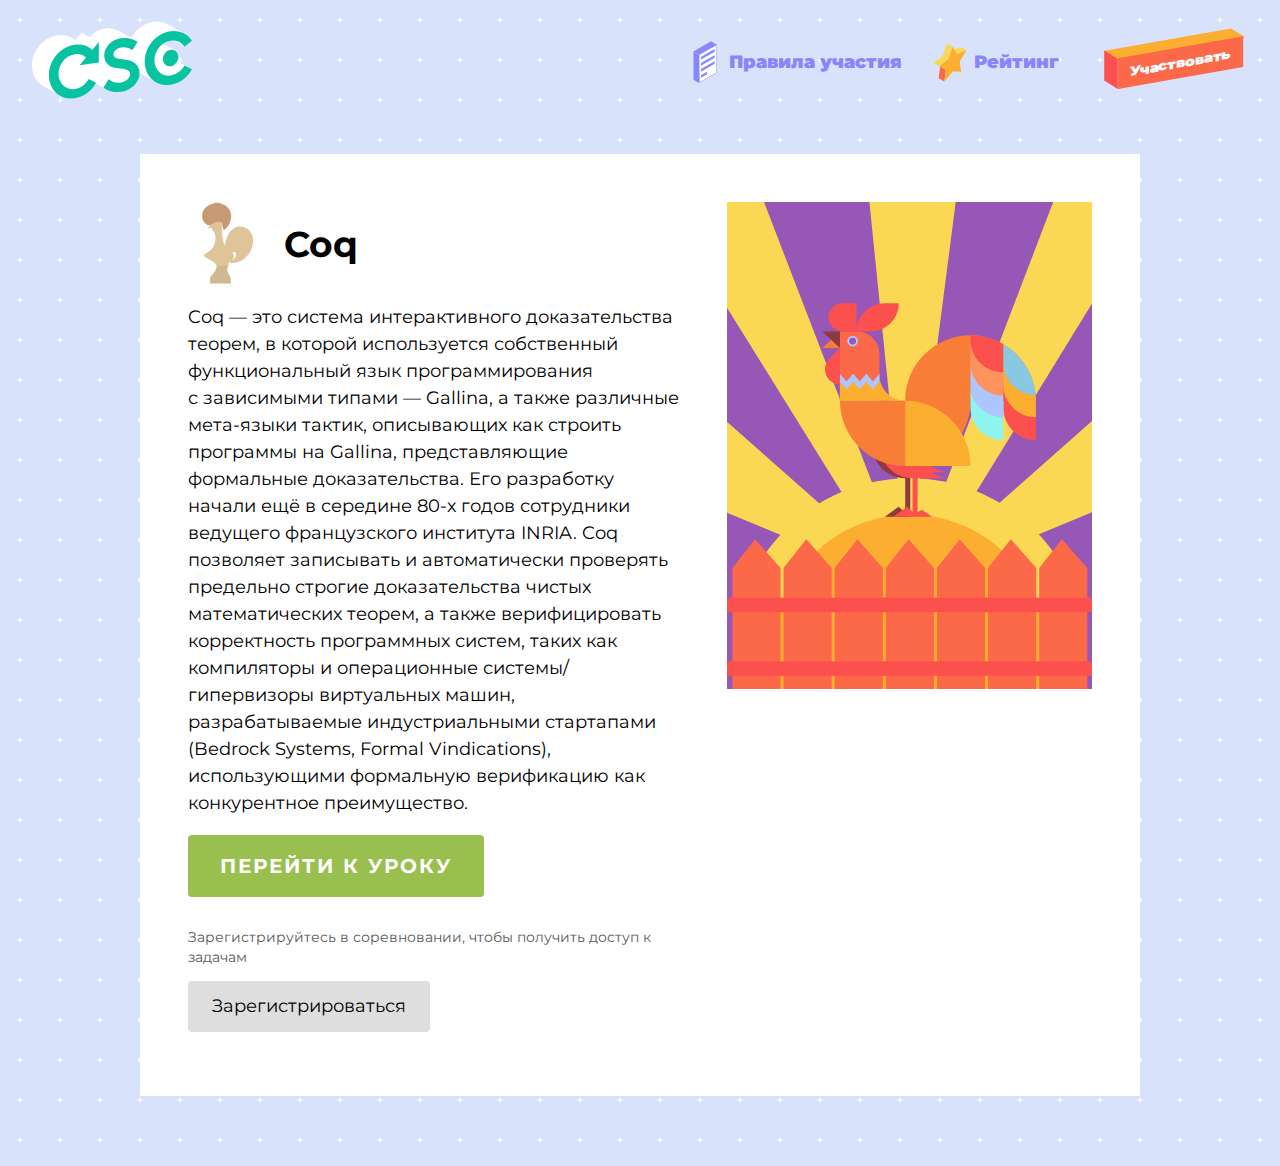
==== coq.html @ 712ce4f1 "updt" ====
<!DOCTYPE html>
<html lang="en">
<head>
  <meta charset="utf-8">
  <title>Новогоднее соревнование в CS центре</title>
  <meta name="viewport" content="width=device-width, initial-scale=1">
  <link rel="shortcut icon" href="img/favicon.ico"/>
  <link rel="preconnect" href="https://fonts.googleapis.com">
  <link rel="preconnect" href="https://fonts.gstatic.com" crossorigin>
  <link href="https://fonts.googleapis.com/css2?family=Montserrat:ital,wght@0,400;0,900;1,400&display=swap"
        rel="stylesheet">
  <link rel="stylesheet" href="css/style.css">
  <meta property="og:image" content="https://advent.compscicenter.ru/img/meta.jpg">
  <!-- Yandex.Metrika counter -->
  <script type="text/javascript">
    (function (m, e, t, r, i, k, a) {
      m[i] = m[i] || function () {
        (m[i].a = m[i].a || []).push(arguments)
      };
      m[i].l = 1 * new Date();
      k = e.createElement(t), a = e.getElementsByTagName(t)[0], k.async = 1, k.src = r, a.parentNode.insertBefore(k, a)
    })
    (window, document, "script", "https://mc.yandex.ru/metrika/tag.js", "ym");

    ym(86596316, "init", {
      clickmap: true,
      trackLinks: true,
      accurateTrackBounce: true
    });
  </script>
  <noscript>
    <div><img src="https://mc.yandex.ru/watch/86596316" style="position:absolute; left:-9999px;" alt=""/></div>
  </noscript>
  <!-- /Yandex.Metrika counter -->
</head>
<body>
<header class="header header--inner">
  <a href="/" class="header__logo">
    <img class="logo-csc" src="img/logo-csc.svg" width="160" height="80" alt="">
  </a>
  <div class="header__menu">
    <a class="header__link" href="/" style="margin-left: 0; margin-right: auto"><img class="arrow-left"
                                                                                     src="img/arrow-left.svg" width="48"
                                                                                     height="48" alt=""></a>
    <a class="header__link" href="/rules.html"><img src="img/rules.svg" width="48" height="48" alt="">Правила
      участия</a>
    <a class="header__link" href="/top.html"><img src="img/star.svg" width="48" height="48" alt="">Рейтинг</a>
    <div id="btnModal" class="btn-start">
      <span class="side-top"></span>
      <span class="side-left"></span>
      <span class="side-right">Участвовать</span>
    </div>
  </div>
</header>
<div class="container language">
  <div class="language__text">
    <div class="logo-wrapper">
      <img class="language__logo" src="img/logos/coq-logo.png" alt="Coq logo">
      <h1>Coq</h1>
    </div>
    <p>
      Coq&nbsp;&mdash; это система интерактивного доказательства теорем, в&nbsp;которой используется собственный
      функциональный язык программирования с&nbsp;зависимыми типами&nbsp;&mdash; Gallina, а&nbsp;также различные
      мета-языки тактик, описывающих как строить программы на&nbsp;Gallina, представляющие формальные доказательства.
      Его разработку начали ещё в&nbsp;середине 80-х годов сотрудники ведущего французского института INRIA. Coq
      позволяет записывать и&nbsp;автоматически проверять предельно строгие доказательства чистых математических теорем,
      а&nbsp;также верифицировать корректность программных систем, таких как компиляторы и&nbsp;операционные
      системы/гипервизоры виртуальных машин, разрабатываемые индустриальными стартапами (Bedrock Systems, Formal
      Vindications), использующими формальную верификацию как конкурентное преимущество.
    </p>
    <div class="btn-group">
      <a class="button btn--primary btn--big" href="https://stepik.org/lesson/620178/step/1?unit=615698" target="_blank"
         rel="nofollow">Перейти к уроку</a>
      <p class="text-hint">Зарегистрируйтесь в соревновании, чтобы получить доступ к задачам</p>
      <a id="registration" class="button btn--secondary btn-small">Зарегистрироваться</a>
    </div>
  </div>
  <div class="language__img">
    <img src="img/coq.svg" alt="Coq">
  </div>
</div>

<div id="regModal" class="modal">
  <div class="modal-content">
    <div class="modal-header">
      <span class="close"><img src="img/cross.svg" width="32" height="32" alt=""></span>
      <h2>Регистрация в соревновании</h2>
    </div>
    <div class="modal-body">
      <script src="https://yastatic.net/s3/frontend/forms/_/embed.js"></script>
      <iframe src="https://forms.yandex.ru/cloud/617c0c46f8447da18091c9d4/?iframe=1" frameborder="0"
              name="ya-form-617c0c46f8447da18091c9d4" width="100%"></iframe>

    </div>
  </div>
</div>
<script>
  let modal = document.getElementById("regModal");
  let btn = document.getElementById("registration");
  let btnHeader = document.getElementById("btnModal");
  let span = document.getElementsByClassName("close")[0];

  btn.onclick = function () {
    modal.style.display = "block";
    btn.classList.add('stopped');
  }

  btnHeader.onclick = function () {
    modal.style.display = "block";
  }

  span.onclick = function () {
    modal.style.display = "none";
  }

  window.onclick = function (event) {
    if (event.target == modal) {
      modal.style.display = "none";
    }
  }
</script>
</body>
</html>
---- css/style.css ----
.steps-wrapper{display:-webkit-box;display:-ms-flexbox;display:flex;-ms-flex-wrap:wrap;flex-wrap:wrap;-webkit-box-pack:center;-ms-flex-pack:center;justify-content:center;-webkit-box-align:end;-ms-flex-align:end;align-items:flex-end;max-width:1500px;margin:0 auto}.steps-wrapper .step{cursor:pointer;padding:20px;-webkit-box-sizing:border-box;box-sizing:border-box}@media (min-width:1200px){.steps-wrapper .step{width:25%}.steps-wrapper .step:nth-child(2n){position:relative;top:160px}}@media (min-width:800px) and (max-width:1200px){.steps-wrapper .step{width:33%}.steps-wrapper .step:nth-child(3n-1){position:relative;top:120px}}@media (max-width:800px){.steps-wrapper .step{width:50%;margin-bottom:50px}}@media (max-width:600px){.steps-wrapper .step{width:70%;margin-bottom:30px}}.steps-wrapper .step.disabled{-webkit-filter:grayscale(100%);filter:grayscale(100%);cursor:default}.steps-wrapper .step .svg-wrapper{padding-bottom:110%;position:relative;overflow:visible;-webkit-transition:-webkit-transform .2s cubic-bezier(.16,1,.3,1);transition:-webkit-transform .2s cubic-bezier(.16,1,.3,1);transition:transform .2s cubic-bezier(.16,1,.3,1);transition:transform .2s cubic-bezier(.16,1,.3,1),-webkit-transform .2s cubic-bezier(.16,1,.3,1)}.steps-wrapper .step .svg-wrapper svg{position:absolute;right:0;bottom:0;left:0}.steps-wrapper .step:hover .svg-wrapper{-webkit-transform:translateY(-15px);transform:translateY(-15px)}.container{max-width:1000px;margin:50px auto;text-align:left;background-color:#fff;padding:48px;line-height:1.4}@media (max-width:600px){.container{padding:24px 16px}}.container.language{display:-webkit-box;display:-ms-flexbox;display:flex;-webkit-box-orient:horizontal;-webkit-box-direction:normal;-ms-flex-direction:row;flex-direction:row;-ms-flex-wrap:nowrap;flex-wrap:nowrap}@media (max-width:1000px){.container.language{-webkit-box-orient:vertical;-webkit-box-direction:normal;-ms-flex-direction:column;flex-direction:column;-webkit-box-align:center;-ms-flex-align:center;align-items:center}}.container.language .logo-wrapper{display:-webkit-box;display:-ms-flexbox;display:flex;-webkit-box-orient:horizontal;-webkit-box-direction:normal;-ms-flex-direction:row;flex-direction:row;-webkit-box-align:center;-ms-flex-align:center;align-items:center}.container.language .logo-wrapper h1{margin:0}.container.language .language__img{width:70%}@media (max-width:1000px){.container.language .language__img{width:100%;max-width:500px;-webkit-box-ordinal-group:2;-ms-flex-order:1;order:1;margin-bottom:40px}}.container.language .language__img img{width:100%}.container.language .language__logo{width:80px;height:100%;margin-right:16px}.container.language .language__text{width:100%;text-align:left;padding-right:40px;line-height:1.5;font-size:18px}@media (max-width:1000px){.container.language .language__text{-webkit-box-ordinal-group:3;-ms-flex-order:2;order:2;padding-right:0}}.title{color:#06c39f;font-size:60px;margin-top:40px;margin-bottom:10px;text-transform:uppercase}@media (max-width:600px){.title{font-size:32px}}.subtitle{max-width:600px;margin:0 auto;margin-bottom:80px;font-size:15px;line-height:1.5;opacity:.7}h1{font-size:2em}@media (max-width:800px){h1{font-size:1.5em}}h2{font-size:1.75em}@media (max-width:800px){h2{font-size:1.25em}}p{font-size:1em}@media (max-width:800px){p{font-size:.875em}}.text-hint{font-size:.75em;color:#5a5a5a}.header{display:-webkit-box;display:-ms-flexbox;display:flex;-webkit-box-pack:justify;-ms-flex-pack:justify;justify-content:space-between;-webkit-box-align:center;-ms-flex-align:center;align-items:center;margin-bottom:20px;-ms-flex-wrap:wrap;flex-wrap:wrap}.header .header__menu{display:-webkit-box;display:-ms-flexbox;display:flex;-ms-flex-wrap:wrap;flex-wrap:wrap;-webkit-box-align:center;-ms-flex-align:center;align-items:center;margin-left:auto}@media (max-width:600px){.header.header--inner .header__menu{width:100%}}.header.header--inner .arrow-left{display:none}@media (max-width:600px){.header.header--inner .arrow-left{display:block}}@media (max-width:600px){.header.header--inner .header__logo{-webkit-box-ordinal-group:unset;-ms-flex-order:unset;order:unset;display:none}}@media (max-width:600px){.header.header--inner .logo-csc{display:none}}.header .header__logo{margin-right:auto}@media (max-width:1000px){.header .header__logo{width:120px}}@media (max-width:600px){.header .header__logo{width:100%;-webkit-box-ordinal-group:2;-ms-flex-order:1;order:1;margin-top:80px}}.header .header__link{display:-webkit-box;display:-ms-flexbox;display:flex;-webkit-box-align:center;-ms-flex-align:center;align-items:center;font-size:18px;font-weight:900;text-decoration:none;color:#8886fc;margin-left:24px}.header .header__link:hover{color:#5e5ccf}@media (max-width:800px){.header .header__link{font-size:0;margin-left:4px;width:40px;height:40px}}.btn-start{text-decoration:none;font-weight:900;cursor:pointer;margin-left:20px;position:relative;top:-25px}@media (max-width:800px){.btn-start{margin-left:0}}.side-left,.side-right,.side-top{display:inline-block;font-size:15px;-webkit-transition:-webkit-transform .1s linear;transition:-webkit-transform .1s linear;transition:transform .1s linear;transition:transform .1s linear,-webkit-transform .1s linear;-webkit-transform-origin:left top;transform-origin:left top}.side-right{-webkit-transform:rotate(-10deg) skewX(-10deg) scaleY(.864) translate(-3px,43px);transform:rotate(-10deg) skewX(-10deg) scaleY(.864) translate(-3px,43px);color:#fff;background-color:#fc6949;padding:8px 12px}.side-left{background-color:#fb504d;-webkit-transform:rotate(32deg) skewX(32deg) scaleY(1.6) translate(5px,11px);transform:rotate(32deg) skewX(32deg) scaleY(1.6) translate(5px,11px);padding:8px 8px}.side-top{-webkit-transform-origin:center;transform-origin:center;background-color:#fbae2f;-webkit-transform:rotate(80deg) skewY(-49deg) scaleX(.69) scaleY(8.1) translate(35px,-7px);transform:rotate(80deg) skewY(-49deg) scaleX(.69) scaleY(8.1) translate(35px,-7px);padding:8px 8px}.btn-start:hover{-webkit-filter:brightness(1.1);filter:brightness(1.1)}.btn-start:hover .side-right{-webkit-transform:rotate(-10deg) skewX(-10deg) scaleY(.864) translate(-10px,37px);transform:rotate(-10deg) skewX(-10deg) scaleY(.864) translate(-10px,37px)}.btn-start:hover .side-left{-webkit-transform:rotate(32deg) skewX(32deg) scaleY(1.6) scaleX(.5) translate(10px,11px);transform:rotate(32deg) skewX(32deg) scaleY(1.6) scaleX(.5) translate(10px,11px)}.btn-start:hover .side-top{-webkit-transform:rotate(80deg) skewY(-49deg) scaleX(.4) scaleY(8.1) translate(53px,-7px);transform:rotate(80deg) skewY(-49deg) scaleX(.4) scaleY(8.1) translate(53px,-7px)}.button{padding:12px 24px;font-size:1em;font-weight:700;background-color:#ff7a63;color:#fff;outline:0;border:none;border-radius:4px;cursor:pointer;text-align:center;text-decoration:none}.button:hover{-webkit-filter:brightness(1.1);filter:brightness(1.1)}.btn-group .button{margin:0 16px 16px 0;display:inline-block}@media (max-width:600px){.btn-group .button{display:block;width:100%}}.btn--primary{background-color:#99bf4f;color:#fff;text-transform:uppercase}.btn--secondary{background-color:#dedede;font-weight:400;color:#000}.btn--big{font-size:1.125em;letter-spacing:2px;padding:16px 32px}.btn--small{font-size:.825em;padding:8px 16px}.modal{position:fixed;top:0;right:0;bottom:0;left:0;z-index:1060;display:none;width:100vw;height:100vh;overflow-x:hidden;overflow-y:auto;outline:0;background-image:url(/img/pattern.png);background-color:rgba(0,0,0,.7);-webkit-animation-name:shade;animation-name:shade;-webkit-animation-duration:.2s;animation-duration:.2s}.modal-content{background-color:#fff;margin:100px auto;padding:0;max-width:600px;-webkit-animation-name:animatetop;animation-name:animatetop;-webkit-animation-duration:.4s;animation-duration:.4s}@-webkit-keyframes animatetop{from{-webkit-transform:translateY(100px);transform:translateY(100px);opacity:0}to{-webkit-transform:translateY(0);transform:translateY(0);opacity:1}}@keyframes animatetop{from{-webkit-transform:translateY(100px);transform:translateY(100px);opacity:0}to{-webkit-transform:translateY(0);transform:translateY(0);opacity:1}}@-webkit-keyframes shade{from{opacity:0}to{opacity:1}}@keyframes shade{from{opacity:0}to{opacity:1}}.close{position:absolute;top:10px;right:10px;cursor:pointer}.close:focus,.close:hover{opacity:.7}.modal-header{padding:12px;background-color:#fbae2f;color:#fff;margin-bottom:40px;position:relative}.modal-body{padding:2px 16px}.table{width:100%;border-collapse:collapse}.table thead td{font-size:12px;font-weight:700}.table td{font-size:15px;vertical-align:top;padding:8px 8px 8px 0;border-bottom:1px solid #dedede}#start{-webkit-animation-delay:.5s;animation-delay:.5s}#start.stopped,#start:hover{-webkit-animation:none;animation:none}#start #hand{-webkit-transform:translateY(600px) translateX(150px) scale(.3);transform:translateY(600px) translateX(150px) scale(.3);-webkit-transition:-webkit-transform .6s cubic-bezier(.16,1,.3,1);transition:-webkit-transform .6s cubic-bezier(.16,1,.3,1);transition:transform .6s cubic-bezier(.16,1,.3,1);transition:transform .6s cubic-bezier(.16,1,.3,1),-webkit-transform .6s cubic-bezier(.16,1,.3,1);-webkit-transition-delay:.3s;transition-delay:.3s}#start:hover #hand{-webkit-transform:translateY(0) translateX(0) scale(1);transform:translateY(0) translateX(0) scale(1);-webkit-transition-delay:.1s;transition-delay:.1s}#start:hover #btn{-webkit-transform:translateX(15px) translateY(-15px);transform:translateX(15px) translateY(-15px);-webkit-transition:-webkit-transform .6s cubic-bezier(.16,1,.3,1);transition:-webkit-transform .6s cubic-bezier(.16,1,.3,1);transition:transform .6s cubic-bezier(.16,1,.3,1);transition:transform .6s cubic-bezier(.16,1,.3,1),-webkit-transform .6s cubic-bezier(.16,1,.3,1)}#start #flag{-webkit-transform:translateY(280px) translateX(290px) scale(0);transform:translateY(280px) translateX(290px) scale(0);-webkit-transition:all .2s cubic-bezier(.16,1,.3,1);transition:all .2s cubic-bezier(.16,1,.3,1);-webkit-transition-delay:.2s;transition-delay:.2s}#start:hover #flag{-webkit-transform:translateY(0) translateX(0) scale(1);transform:translateY(0) translateX(0) scale(1);-webkit-transition-delay:790ms;transition-delay:790ms}#start:hover #finger{-webkit-animation:hand-anim-finger .4s ease-in-out;animation:hand-anim-finger .4s ease-in-out;-webkit-animation-delay:.7s;animation-delay:.7s;-webkit-animation-iteration-count:1;animation-iteration-count:1;animation-direction:alternate-reverse}@-webkit-keyframes hand-anim-finger{from{-webkit-transform:translateY(0) translateX(0);transform:translateY(0) translateX(0)}to{-webkit-transform:translateY(15px) translateX(-14px);transform:translateY(15px) translateX(-14px)}}@keyframes hand-anim-finger{from{-webkit-transform:translateY(0) translateX(0);transform:translateY(0) translateX(0)}to{-webkit-transform:translateY(15px) translateX(-14px);transform:translateY(15px) translateX(-14px)}}@-webkit-keyframes shake{5%{-webkit-transform:translateX(-1px);transform:translateX(-1px)}10%,40%{-webkit-transform:translateX(2px);transform:translateX(2px)}15%,45%{-webkit-transform:translateX(-2px);transform:translateX(-2px)}20%,30%{-webkit-transform:translateX(4px);transform:translateX(4px)}25%,35%{-webkit-transform:translateX(-4px);transform:translateX(-4px)}50%{-webkit-transform:translateX(0);transform:translateX(0)}}@keyframes shake{5%{-webkit-transform:translateX(-1px);transform:translateX(-1px)}10%,40%{-webkit-transform:translateX(2px);transform:translateX(2px)}15%,45%{-webkit-transform:translateX(-2px);transform:translateX(-2px)}20%,30%{-webkit-transform:translateX(4px);transform:translateX(4px)}25%,35%{-webkit-transform:translateX(-4px);transform:translateX(-4px)}50%{-webkit-transform:translateX(0);transform:translateX(0)}}#perl #disketa{-webkit-transition:-webkit-transform .6s cubic-bezier(.16,1,.3,1);transition:-webkit-transform .6s cubic-bezier(.16,1,.3,1);transition:transform .6s cubic-bezier(.16,1,.3,1);transition:transform .6s cubic-bezier(.16,1,.3,1),-webkit-transform .6s cubic-bezier(.16,1,.3,1);-webkit-transition-delay:.2s;transition-delay:.2s}#perl:hover #disketa{-webkit-transform:translate(50px,-35px);transform:translate(50px,-35px)}#perl #screen__hidder{-webkit-transition:opacity .4s cubic-bezier(.16,1,.3,1);transition:opacity .4s cubic-bezier(.16,1,.3,1);-webkit-transition-delay:.7s;transition-delay:.7s}#perl:hover #screen__hidder{opacity:0}#perl #screen--on{visibility:hidden}#perl:hover #screen--on{visibility:visible}#perl #perl-camel{fill:#fff;visibility:hidden}#perl:hover #perl-camel{visibility:visible;-webkit-transition:fill .9s steps(4);transition:fill .9s steps(4);fill:#f87e37;-webkit-transition-delay:.9s;transition-delay:.9s}#lua #left-side-inner,#lua #lua-left-side,#lua #lua-right-side,#lua #lua-top-side,#lua #right-side-inner,#lua #top-side-inner{-webkit-transition:-webkit-transform .5s cubic-bezier(.16,1,.3,1);transition:-webkit-transform .5s cubic-bezier(.16,1,.3,1);transition:transform .5s cubic-bezier(.16,1,.3,1);transition:transform .5s cubic-bezier(.16,1,.3,1),-webkit-transform .5s cubic-bezier(.16,1,.3,1)}#lua:hover #lua-top-side,#lua:hover #top-side-inner{-webkit-transition:-webkit-transform .5s cubic-bezier(.16,1,.3,1);transition:-webkit-transform .5s cubic-bezier(.16,1,.3,1);transition:transform .5s cubic-bezier(.16,1,.3,1);transition:transform .5s cubic-bezier(.16,1,.3,1),-webkit-transform .5s cubic-bezier(.16,1,.3,1);-webkit-transform:translate(-5px,52px);transform:translate(-5px,52px)}#lua:hover #left-side-inner,#lua:hover #lua-left-side{-webkit-transition:-webkit-transform .5s cubic-bezier(.16,1,.3,1);transition:-webkit-transform .5s cubic-bezier(.16,1,.3,1);transition:transform .5s cubic-bezier(.16,1,.3,1);transition:transform .5s cubic-bezier(.16,1,.3,1),-webkit-transform .5s cubic-bezier(.16,1,.3,1);-webkit-transform:translate(43px,-22px);transform:translate(43px,-22px)}#lua:hover #lua-right-side,#lua:hover #right-side-inner{-webkit-transition:-webkit-transform .5s cubic-bezier(.16,1,.3,1);transition:-webkit-transform .5s cubic-bezier(.16,1,.3,1);transition:transform .5s cubic-bezier(.16,1,.3,1);transition:transform .5s cubic-bezier(.16,1,.3,1),-webkit-transform .5s cubic-bezier(.16,1,.3,1);-webkit-transform:translate(-48px,-20px);transform:translate(-48px,-20px)}#ocaml:hover #fire-1,#ocaml:hover #fire-2,#ocaml:hover #fire-3{-webkit-animation:ocaml-fire .7s ease-in-out infinite alternate;animation:ocaml-fire .7s ease-in-out infinite alternate}#ocaml:hover #pyramide{-webkit-animation:ocaml-pyramide 2s ease-in-out infinite alternate;animation:ocaml-pyramide 2s ease-in-out infinite alternate}#ocaml:hover #shadow{-webkit-transform-origin:250px 500px;transform-origin:250px 500px;-webkit-animation:ocaml-shadow 2s ease-in-out infinite alternate;animation:ocaml-shadow 2s ease-in-out infinite alternate}@-webkit-keyframes ocaml-fire{from{-webkit-transform:translateY(0);transform:translateY(0)}to{-webkit-transform:translateY(-1px);transform:translateY(-1px);-webkit-filter:drop-shadow(0 -8px 0 rgba(255, 170, 0, .95)) drop-shadow(0 -6px 0 rgba(255, 0, 81, .95));filter:drop-shadow(0 -8px 0 rgba(255, 170, 0, .95)) drop-shadow(0 -6px 0 rgba(255, 0, 81, .95))}}@keyframes ocaml-fire{from{-webkit-transform:translateY(0);transform:translateY(0)}to{-webkit-transform:translateY(-1px);transform:translateY(-1px);-webkit-filter:drop-shadow(0 -8px 0 rgba(255, 170, 0, .95)) drop-shadow(0 -6px 0 rgba(255, 0, 81, .95));filter:drop-shadow(0 -8px 0 rgba(255, 170, 0, .95)) drop-shadow(0 -6px 0 rgba(255, 0, 81, .95))}}@-webkit-keyframes ocaml-pyramide{from{-webkit-transform:translateY(0);transform:translateY(0)}to{-webkit-transform:translateY(-30px);transform:translateY(-30px)}}@keyframes ocaml-pyramide{from{-webkit-transform:translateY(0);transform:translateY(0)}to{-webkit-transform:translateY(-30px);transform:translateY(-30px)}}@-webkit-keyframes ocaml-shadow{to{-webkit-transform:scale(.9) translateY(-10px);transform:scale(.9) translateY(-10px);opacity:.3}}@keyframes ocaml-shadow{to{-webkit-transform:scale(.9) translateY(-10px);transform:scale(.9) translateY(-10px);opacity:.3}}#python-piet:hover #yellow-head{-webkit-animation:python-piet-yellow-head 3s ease-in-out alternate infinite;animation:python-piet-yellow-head 3s ease-in-out alternate infinite}#python-piet:hover #blue-head{-webkit-animation:python-piet-blue-head 3s ease-in-out alternate infinite;animation:python-piet-blue-head 3s ease-in-out alternate infinite}#python-piet:hover #yellow-body{-webkit-animation:python-piet-yellow-body 3s ease-in-out alternate infinite;animation:python-piet-yellow-body 3s ease-in-out alternate infinite}#python-piet:hover #blue-body{-webkit-animation:python-piet-blue-body 3s ease-in-out alternate infinite;animation:python-piet-blue-body 3s ease-in-out alternate infinite}#python-piet:hover #colors{-webkit-animation:python-piet-colors 2s steps(4,end) alternate infinite;animation:python-piet-colors 2s steps(4,end) alternate infinite}@-webkit-keyframes python-piet-blue-head{to{-webkit-transform:translateX(30px);transform:translateX(30px)}}@keyframes python-piet-blue-head{to{-webkit-transform:translateX(30px);transform:translateX(30px)}}@-webkit-keyframes python-piet-yellow-body{to{-webkit-transform:translateY(15px);transform:translateY(15px)}}@keyframes python-piet-yellow-body{to{-webkit-transform:translateY(15px);transform:translateY(15px)}}@-webkit-keyframes python-piet-blue-body{to{-webkit-transform:translateX(10px);transform:translateX(10px)}}@keyframes python-piet-blue-body{to{-webkit-transform:translateX(10px);transform:translateX(10px)}}@-webkit-keyframes python-piet-yellow-head{to{-webkit-transform:translateX(-30px);transform:translateX(-30px)}}@keyframes python-piet-yellow-head{to{-webkit-transform:translateX(-30px);transform:translateX(-30px)}}@-webkit-keyframes python-piet-colors{to{-webkit-filter:hue-rotate(360deg);filter:hue-rotate(360deg)}}@keyframes python-piet-colors{to{-webkit-filter:hue-rotate(360deg);filter:hue-rotate(360deg)}}#kotlin #snow{opacity:.95;-webkit-transition:all 1s cubic-bezier(.16,1,.3,1);transition:all 1s cubic-bezier(.16,1,.3,1);-webkit-transition-delay:.5s;transition-delay:.5s;-webkit-transform-origin:260px 255px;transform-origin:260px 255px}#kotlin #ball-shine{-webkit-transition:all 1s cubic-bezier(.16,1,.3,1);transition:all 1s cubic-bezier(.16,1,.3,1);-webkit-transition-delay:.5s;transition-delay:.5s}#kotlin:hover{-webkit-animation:kotlin-shake .7s alternate;animation:kotlin-shake .7s alternate}#kotlin:hover #snow{opacity:.25;-webkit-transform:rotate(15deg);transform:rotate(15deg)}#kotlin:hover #ball-shine{opacity:.2}@-webkit-keyframes kotlin-shake{10%,90%{-webkit-transform:translate3d(-1px,0,0) rotate(-2deg);transform:translate3d(-1px,0,0) rotate(-2deg)}20%,80%{-webkit-transform:translate3d(2px,0,0) rotate(5deg);transform:translate3d(2px,0,0) rotate(5deg)}30%,50%,70%{-webkit-transform:translate3d(-4px,0,0) rotate(-10deg);transform:translate3d(-4px,0,0) rotate(-10deg)}40%,60%{-webkit-transform:translate3d(4px,0,0) rotate(10deg);transform:translate3d(4px,0,0) rotate(10deg)}}@keyframes kotlin-shake{10%,90%{-webkit-transform:translate3d(-1px,0,0) rotate(-2deg);transform:translate3d(-1px,0,0) rotate(-2deg)}20%,80%{-webkit-transform:translate3d(2px,0,0) rotate(5deg);transform:translate3d(2px,0,0) rotate(5deg)}30%,50%,70%{-webkit-transform:translate3d(-4px,0,0) rotate(-10deg);transform:translate3d(-4px,0,0) rotate(-10deg)}40%,60%{-webkit-transform:translate3d(4px,0,0) rotate(10deg);transform:translate3d(4px,0,0) rotate(10deg)}}#vim .vim-side{stroke:#fff;stroke-width:2;stroke-dasharray:200 80;stroke-linecap:round;stroke-linejoin:round;stroke-opacity:0;-webkit-transition:all .5s linear;transition:all .5s linear;stroke-dashoffset:3000}#vim:hover .vim-side{-webkit-animation:vim-dash 10s linear alternate infinite;animation:vim-dash 10s linear alternate infinite;stroke-opacity:1;fill:#5e5ccf;-webkit-transition:all .5s linear;transition:all .5s linear}#vim:hover .vim-shadow{fill:#5e5ccf;-webkit-transition:all .5s linear;transition:all .5s linear}@-webkit-keyframes vim-dash{to{stroke-dashoffset:800}}@keyframes vim-dash{to{stroke-dashoffset:800}}#JS:hover #blick-1,#JS:hover #blick-2,#JS:hover #blick-3{-webkit-animation:js-blick .5s linear alternate infinite;animation:js-blick .5s linear alternate infinite}#JS:hover #blick-1{-webkit-transform-origin:188px 590px;transform-origin:188px 590px;-webkit-animation-delay:.3s;animation-delay:.3s}#JS:hover #blick-2{-webkit-transform-origin:36px 362px;transform-origin:36px 362px;-webkit-animation-delay:.6s;animation-delay:.6s}#JS:hover #blick-3{-webkit-transform-origin:312px 270px;transform-origin:312px 270px;-webkit-animation-delay:.9s;animation-delay:.9s}#JS:hover #message{-webkit-transform-origin:230px 290px;transform-origin:230px 290px;-webkit-animation:js-message 1.2s linear alternate infinite;animation:js-message 1.2s linear alternate infinite}@-webkit-keyframes js-message{20%{-webkit-transform:scale(1.05) translateY(-10px) translateX(-5px);transform:scale(1.05) translateY(-10px) translateX(-5px)}50%{-webkit-transform:scale(1) translateY(0) translateX(0);transform:scale(1) translateY(0) translateX(0)}}@keyframes js-message{20%{-webkit-transform:scale(1.05) translateY(-10px) translateX(-5px);transform:scale(1.05) translateY(-10px) translateX(-5px)}50%{-webkit-transform:scale(1) translateY(0) translateX(0);transform:scale(1) translateY(0) translateX(0)}}@-webkit-keyframes js-blick{0%{opacity:1;-webkit-transform:scale(1);transform:scale(1)}60%{opacity:0;-webkit-transform:scale(.8);transform:scale(.8)}100%{opacity:0;-webkit-transform:scale(.8);transform:scale(.8)}}@keyframes js-blick{0%{opacity:1;-webkit-transform:scale(1);transform:scale(1)}60%{opacity:0;-webkit-transform:scale(.8);transform:scale(.8)}100%{opacity:0;-webkit-transform:scale(.8);transform:scale(.8)}}#julia:hover #peace-1,#julia:hover #peace-2,#julia:hover #peace-3,#julia:hover #peace-4,#julia:hover #peace-5,#julia:hover #peace-6,#julia:hover #peace-7,#julia:hover #peace-8{-webkit-animation:julia-peace 1.4s ease-in-out infinite;animation:julia-peace 1.4s ease-in-out infinite}#julia:hover #peace-1{-webkit-animation-delay:.1s;animation-delay:.1s}#julia:hover #peace-2{-webkit-animation-delay:.2s;animation-delay:.2s}#julia:hover #peace-3{-webkit-animation-delay:.3s;animation-delay:.3s}#julia:hover #peace-4{-webkit-animation-delay:.4s;animation-delay:.4s}#julia:hover #peace-5{-webkit-animation-delay:.5s;animation-delay:.5s}#julia:hover #peace-6{-webkit-animation-delay:.6s;animation-delay:.6s}#julia:hover #peace-7{-webkit-animation-delay:.7s;animation-delay:.7s}#julia:hover #peace-8{-webkit-animation-delay:.8s;animation-delay:.8s}@-webkit-keyframes julia-peace{20%{-webkit-transform:translateY(-30px);transform:translateY(-30px)}40%{-webkit-transform:translateY(10px);transform:translateY(10px)}60%{-webkit-transform:translateY(0);transform:translateY(0)}}@keyframes julia-peace{20%{-webkit-transform:translateY(-30px);transform:translateY(-30px)}40%{-webkit-transform:translateY(10px);transform:translateY(10px)}60%{-webkit-transform:translateY(0);transform:translateY(0)}}#fsharp .svg-wrapper{-webkit-transition-delay:.8s;transition-delay:.8s}#fsharp #labirint{-webkit-transition:all 750ms cubic-bezier(.16,1,.3,1);transition:all 750ms cubic-bezier(.16,1,.3,1)}#fsharp:hover #labirint{-webkit-transform:translateX(-228px) translateY(-18px);transform:translateX(-228px) translateY(-18px);-webkit-transition:all 750ms cubic-bezier(.16,1,.3,1);transition:all 750ms cubic-bezier(.16,1,.3,1)}#fsharp:hover .svg-wrapper{-webkit-transition-delay:.8s;transition-delay:.8s}#coq #coq-crow{-webkit-transform-origin:90px 205px;transform-origin:90px 205px;-webkit-transform:scale(0) translateX(100px) translateY(-120px);transform:scale(0) translateX(100px) translateY(-120px)}#coq #coq-rooster{-webkit-transition:all .5s linear;transition:all .5s linear}#coq #coq-head{-webkit-animation:none;animation:none}#coq:hover #coq-rooster{-webkit-transform:translateY(-70px);transform:translateY(-70px)}#coq:hover #coq-head{-webkit-transform-origin:164px 130px;transform-origin:164px 130px;-webkit-animation:coq-head 1.2s cubic-bezier(.16,1,.3,1) .5s alternate infinite;animation:coq-head 1.2s cubic-bezier(.16,1,.3,1) .5s alternate infinite}#coq:hover #coq-crow{-webkit-animation:coq-crow 2.4s cubic-bezier(.16,1,.3,1) .5s infinite;animation:coq-crow 2.4s cubic-bezier(.16,1,.3,1) .5s infinite}@-webkit-keyframes coq-head{to{-webkit-transform:rotate(10deg) translateX(12px);transform:rotate(10deg) translateX(12px)}}@keyframes coq-head{to{-webkit-transform:rotate(10deg) translateX(12px);transform:rotate(10deg) translateX(12px)}}@-webkit-keyframes coq-crow{0%{-webkit-transform:scale(0) translateX(70px) translateY(-250px);transform:scale(0) translateX(70px) translateY(-250px);opacity:0}40%{-webkit-transform:scale(1) translateX(10px) translateY(-70px);transform:scale(1) translateX(10px) translateY(-70px);opacity:1}70%{-webkit-transform:scale(1) translateX(10px) translateY(-70px);transform:scale(1) translateX(10px) translateY(-70px);opacity:1}100%{-webkit-transform:scale(.5) translateX(10px) translateY(-150px);transform:scale(.5) translateX(10px) translateY(-150px);opacity:0}}@keyframes coq-crow{0%{-webkit-transform:scale(0) translateX(70px) translateY(-250px);transform:scale(0) translateX(70px) translateY(-250px);opacity:0}40%{-webkit-transform:scale(1) translateX(10px) translateY(-70px);transform:scale(1) translateX(10px) translateY(-70px);opacity:1}70%{-webkit-transform:scale(1) translateX(10px) translateY(-70px);transform:scale(1) translateX(10px) translateY(-70px);opacity:1}100%{-webkit-transform:scale(.5) translateX(10px) translateY(-150px);transform:scale(.5) translateX(10px) translateY(-150px);opacity:0}}*,:after,:before{-webkit-box-sizing:border-box;box-sizing:border-box}body{background-color:#d6e2fa;background-image:url(/img/bg.jpg);text-align:center;padding:20px 32px;font-family:Montserrat,sans-serif;margin:0}@media (max-width:600px){body{padding:20px 12px}}img{max-width:100%}
/*# sourceMappingURL=style.css.map */
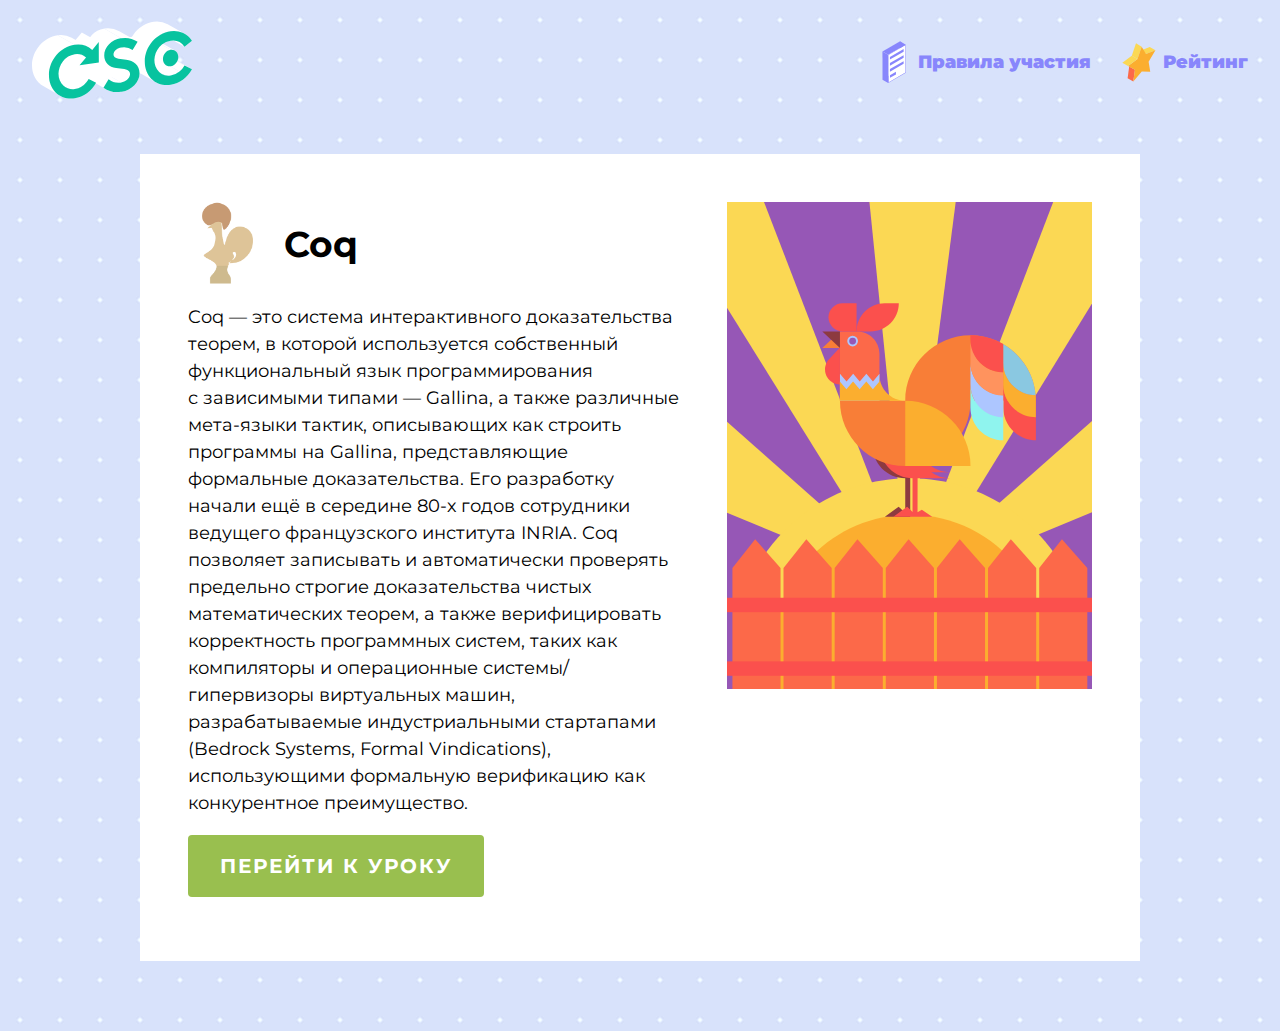
==== commit 0d2967d4: "competition close" ====
--- a/coq.html
+++ b/coq.html
@@ -45,11 +45,7 @@
     <a class="header__link" href="/rules.html"><img src="img/rules.svg" width="48" height="48" alt="">Правила
       участия</a>
     <a class="header__link" href="/top.html"><img src="img/star.svg" width="48" height="48" alt="">Рейтинг</a>
-    <div id="btnModal" class="btn-start">
-      <span class="side-top"></span>
-      <span class="side-left"></span>
-      <span class="side-right">Участвовать</span>
-    </div>
+
   </div>
 </header>
 <div class="container language">
@@ -71,8 +67,7 @@
     <div class="btn-group">
       <a class="button btn--primary btn--big" href="https://stepik.org/lesson/620178/step/1?unit=615698" target="_blank"
          rel="nofollow">Перейти к уроку</a>
-      <p class="text-hint">Зарегистрируйтесь в соревновании, чтобы получить доступ к задачам</p>
-      <a id="registration" class="button btn--secondary btn-small">Зарегистрироваться</a>
+
     </div>
   </div>
   <div class="language__img">
--- a/css/style.css
+++ b/css/style.css
@@ -1,2 +1,2 @@
-.steps-wrapper{display:-webkit-box;display:-ms-flexbox;display:flex;-ms-flex-wrap:wrap;flex-wrap:wrap;-webkit-box-pack:center;-ms-flex-pack:center;justify-content:center;-webkit-box-align:end;-ms-flex-align:end;align-items:flex-end;max-width:1500px;margin:0 auto}.steps-wrapper .step{cursor:pointer;padding:20px;-webkit-box-sizing:border-box;box-sizing:border-box}@media (min-width:1200px){.steps-wrapper .step{width:25%}.steps-wrapper .step:nth-child(2n){position:relative;top:160px}}@media (min-width:800px) and (max-width:1200px){.steps-wrapper .step{width:33%}.steps-wrapper .step:nth-child(3n-1){position:relative;top:120px}}@media (max-width:800px){.steps-wrapper .step{width:50%;margin-bottom:50px}}@media (max-width:600px){.steps-wrapper .step{width:70%;margin-bottom:30px}}.steps-wrapper .step.disabled{-webkit-filter:grayscale(100%);filter:grayscale(100%);cursor:default}.steps-wrapper .step .svg-wrapper{padding-bottom:110%;position:relative;overflow:visible;-webkit-transition:-webkit-transform .2s cubic-bezier(.16,1,.3,1);transition:-webkit-transform .2s cubic-bezier(.16,1,.3,1);transition:transform .2s cubic-bezier(.16,1,.3,1);transition:transform .2s cubic-bezier(.16,1,.3,1),-webkit-transform .2s cubic-bezier(.16,1,.3,1)}.steps-wrapper .step .svg-wrapper svg{position:absolute;right:0;bottom:0;left:0}.steps-wrapper .step:hover .svg-wrapper{-webkit-transform:translateY(-15px);transform:translateY(-15px)}.container{max-width:1000px;margin:50px auto;text-align:left;background-color:#fff;padding:48px;line-height:1.4}@media (max-width:600px){.container{padding:24px 16px}}.container.language{display:-webkit-box;display:-ms-flexbox;display:flex;-webkit-box-orient:horizontal;-webkit-box-direction:normal;-ms-flex-direction:row;flex-direction:row;-ms-flex-wrap:nowrap;flex-wrap:nowrap}@media (max-width:1000px){.container.language{-webkit-box-orient:vertical;-webkit-box-direction:normal;-ms-flex-direction:column;flex-direction:column;-webkit-box-align:center;-ms-flex-align:center;align-items:center}}.container.language .logo-wrapper{display:-webkit-box;display:-ms-flexbox;display:flex;-webkit-box-orient:horizontal;-webkit-box-direction:normal;-ms-flex-direction:row;flex-direction:row;-webkit-box-align:center;-ms-flex-align:center;align-items:center}.container.language .logo-wrapper h1{margin:0}.container.language .language__img{width:70%}@media (max-width:1000px){.container.language .language__img{width:100%;max-width:500px;-webkit-box-ordinal-group:2;-ms-flex-order:1;order:1;margin-bottom:40px}}.container.language .language__img img{width:100%}.container.language .language__logo{width:80px;height:100%;margin-right:16px}.container.language .language__text{width:100%;text-align:left;padding-right:40px;line-height:1.5;font-size:18px}@media (max-width:1000px){.container.language .language__text{-webkit-box-ordinal-group:3;-ms-flex-order:2;order:2;padding-right:0}}.title{color:#06c39f;font-size:60px;margin-top:40px;margin-bottom:10px;text-transform:uppercase}@media (max-width:600px){.title{font-size:32px}}.subtitle{max-width:600px;margin:0 auto;margin-bottom:80px;font-size:15px;line-height:1.5;opacity:.7}h1{font-size:2em}@media (max-width:800px){h1{font-size:1.5em}}h2{font-size:1.75em}@media (max-width:800px){h2{font-size:1.25em}}p{font-size:1em}@media (max-width:800px){p{font-size:.875em}}.text-hint{font-size:.75em;color:#5a5a5a}.header{display:-webkit-box;display:-ms-flexbox;display:flex;-webkit-box-pack:justify;-ms-flex-pack:justify;justify-content:space-between;-webkit-box-align:center;-ms-flex-align:center;align-items:center;margin-bottom:20px;-ms-flex-wrap:wrap;flex-wrap:wrap}.header .header__menu{display:-webkit-box;display:-ms-flexbox;display:flex;-ms-flex-wrap:wrap;flex-wrap:wrap;-webkit-box-align:center;-ms-flex-align:center;align-items:center;margin-left:auto}@media (max-width:600px){.header.header--inner .header__menu{width:100%}}.header.header--inner .arrow-left{display:none}@media (max-width:600px){.header.header--inner .arrow-left{display:block}}@media (max-width:600px){.header.header--inner .header__logo{-webkit-box-ordinal-group:unset;-ms-flex-order:unset;order:unset;display:none}}@media (max-width:600px){.header.header--inner .logo-csc{display:none}}.header .header__logo{margin-right:auto}@media (max-width:1000px){.header .header__logo{width:120px}}@media (max-width:600px){.header .header__logo{width:100%;-webkit-box-ordinal-group:2;-ms-flex-order:1;order:1;margin-top:80px}}.header .header__link{display:-webkit-box;display:-ms-flexbox;display:flex;-webkit-box-align:center;-ms-flex-align:center;align-items:center;font-size:18px;font-weight:900;text-decoration:none;color:#8886fc;margin-left:24px}.header .header__link:hover{color:#5e5ccf}@media (max-width:800px){.header .header__link{font-size:0;margin-left:4px;width:40px;height:40px}}.btn-start{text-decoration:none;font-weight:900;cursor:pointer;margin-left:20px;position:relative;top:-25px}@media (max-width:800px){.btn-start{margin-left:0}}.side-left,.side-right,.side-top{display:inline-block;font-size:15px;-webkit-transition:-webkit-transform .1s linear;transition:-webkit-transform .1s linear;transition:transform .1s linear;transition:transform .1s linear,-webkit-transform .1s linear;-webkit-transform-origin:left top;transform-origin:left top}.side-right{-webkit-transform:rotate(-10deg) skewX(-10deg) scaleY(.864) translate(-3px,43px);transform:rotate(-10deg) skewX(-10deg) scaleY(.864) translate(-3px,43px);color:#fff;background-color:#fc6949;padding:8px 12px}.side-left{background-color:#fb504d;-webkit-transform:rotate(32deg) skewX(32deg) scaleY(1.6) translate(5px,11px);transform:rotate(32deg) skewX(32deg) scaleY(1.6) translate(5px,11px);padding:8px 8px}.side-top{-webkit-transform-origin:center;transform-origin:center;background-color:#fbae2f;-webkit-transform:rotate(80deg) skewY(-49deg) scaleX(.69) scaleY(8.1) translate(35px,-7px);transform:rotate(80deg) skewY(-49deg) scaleX(.69) scaleY(8.1) translate(35px,-7px);padding:8px 8px}.btn-start:hover{-webkit-filter:brightness(1.1);filter:brightness(1.1)}.btn-start:hover .side-right{-webkit-transform:rotate(-10deg) skewX(-10deg) scaleY(.864) translate(-10px,37px);transform:rotate(-10deg) skewX(-10deg) scaleY(.864) translate(-10px,37px)}.btn-start:hover .side-left{-webkit-transform:rotate(32deg) skewX(32deg) scaleY(1.6) scaleX(.5) translate(10px,11px);transform:rotate(32deg) skewX(32deg) scaleY(1.6) scaleX(.5) translate(10px,11px)}.btn-start:hover .side-top{-webkit-transform:rotate(80deg) skewY(-49deg) scaleX(.4) scaleY(8.1) translate(53px,-7px);transform:rotate(80deg) skewY(-49deg) scaleX(.4) scaleY(8.1) translate(53px,-7px)}.button{padding:12px 24px;font-size:1em;font-weight:700;background-color:#ff7a63;color:#fff;outline:0;border:none;border-radius:4px;cursor:pointer;text-align:center;text-decoration:none}.button:hover{-webkit-filter:brightness(1.1);filter:brightness(1.1)}.btn-group .button{margin:0 16px 16px 0;display:inline-block}@media (max-width:600px){.btn-group .button{display:block;width:100%}}.btn--primary{background-color:#99bf4f;color:#fff;text-transform:uppercase}.btn--secondary{background-color:#dedede;font-weight:400;color:#000}.btn--big{font-size:1.125em;letter-spacing:2px;padding:16px 32px}.btn--small{font-size:.825em;padding:8px 16px}.modal{position:fixed;top:0;right:0;bottom:0;left:0;z-index:1060;display:none;width:100vw;height:100vh;overflow-x:hidden;overflow-y:auto;outline:0;background-image:url(/img/pattern.png);background-color:rgba(0,0,0,.7);-webkit-animation-name:shade;animation-name:shade;-webkit-animation-duration:.2s;animation-duration:.2s}.modal-content{background-color:#fff;margin:100px auto;padding:0;max-width:600px;-webkit-animation-name:animatetop;animation-name:animatetop;-webkit-animation-duration:.4s;animation-duration:.4s}@-webkit-keyframes animatetop{from{-webkit-transform:translateY(100px);transform:translateY(100px);opacity:0}to{-webkit-transform:translateY(0);transform:translateY(0);opacity:1}}@keyframes animatetop{from{-webkit-transform:translateY(100px);transform:translateY(100px);opacity:0}to{-webkit-transform:translateY(0);transform:translateY(0);opacity:1}}@-webkit-keyframes shade{from{opacity:0}to{opacity:1}}@keyframes shade{from{opacity:0}to{opacity:1}}.close{position:absolute;top:10px;right:10px;cursor:pointer}.close:focus,.close:hover{opacity:.7}.modal-header{padding:12px;background-color:#fbae2f;color:#fff;margin-bottom:40px;position:relative}.modal-body{padding:2px 16px}.table{width:100%;border-collapse:collapse}.table thead td{font-size:12px;font-weight:700}.table td{font-size:15px;vertical-align:top;padding:8px 8px 8px 0;border-bottom:1px solid #dedede}#start{-webkit-animation-delay:.5s;animation-delay:.5s}#start.stopped,#start:hover{-webkit-animation:none;animation:none}#start #hand{-webkit-transform:translateY(600px) translateX(150px) scale(.3);transform:translateY(600px) translateX(150px) scale(.3);-webkit-transition:-webkit-transform .6s cubic-bezier(.16,1,.3,1);transition:-webkit-transform .6s cubic-bezier(.16,1,.3,1);transition:transform .6s cubic-bezier(.16,1,.3,1);transition:transform .6s cubic-bezier(.16,1,.3,1),-webkit-transform .6s cubic-bezier(.16,1,.3,1);-webkit-transition-delay:.3s;transition-delay:.3s}#start:hover #hand{-webkit-transform:translateY(0) translateX(0) scale(1);transform:translateY(0) translateX(0) scale(1);-webkit-transition-delay:.1s;transition-delay:.1s}#start:hover #btn{-webkit-transform:translateX(15px) translateY(-15px);transform:translateX(15px) translateY(-15px);-webkit-transition:-webkit-transform .6s cubic-bezier(.16,1,.3,1);transition:-webkit-transform .6s cubic-bezier(.16,1,.3,1);transition:transform .6s cubic-bezier(.16,1,.3,1);transition:transform .6s cubic-bezier(.16,1,.3,1),-webkit-transform .6s cubic-bezier(.16,1,.3,1)}#start #flag{-webkit-transform:translateY(280px) translateX(290px) scale(0);transform:translateY(280px) translateX(290px) scale(0);-webkit-transition:all .2s cubic-bezier(.16,1,.3,1);transition:all .2s cubic-bezier(.16,1,.3,1);-webkit-transition-delay:.2s;transition-delay:.2s}#start:hover #flag{-webkit-transform:translateY(0) translateX(0) scale(1);transform:translateY(0) translateX(0) scale(1);-webkit-transition-delay:790ms;transition-delay:790ms}#start:hover #finger{-webkit-animation:hand-anim-finger .4s ease-in-out;animation:hand-anim-finger .4s ease-in-out;-webkit-animation-delay:.7s;animation-delay:.7s;-webkit-animation-iteration-count:1;animation-iteration-count:1;animation-direction:alternate-reverse}@-webkit-keyframes hand-anim-finger{from{-webkit-transform:translateY(0) translateX(0);transform:translateY(0) translateX(0)}to{-webkit-transform:translateY(15px) translateX(-14px);transform:translateY(15px) translateX(-14px)}}@keyframes hand-anim-finger{from{-webkit-transform:translateY(0) translateX(0);transform:translateY(0) translateX(0)}to{-webkit-transform:translateY(15px) translateX(-14px);transform:translateY(15px) translateX(-14px)}}@-webkit-keyframes shake{5%{-webkit-transform:translateX(-1px);transform:translateX(-1px)}10%,40%{-webkit-transform:translateX(2px);transform:translateX(2px)}15%,45%{-webkit-transform:translateX(-2px);transform:translateX(-2px)}20%,30%{-webkit-transform:translateX(4px);transform:translateX(4px)}25%,35%{-webkit-transform:translateX(-4px);transform:translateX(-4px)}50%{-webkit-transform:translateX(0);transform:translateX(0)}}@keyframes shake{5%{-webkit-transform:translateX(-1px);transform:translateX(-1px)}10%,40%{-webkit-transform:translateX(2px);transform:translateX(2px)}15%,45%{-webkit-transform:translateX(-2px);transform:translateX(-2px)}20%,30%{-webkit-transform:translateX(4px);transform:translateX(4px)}25%,35%{-webkit-transform:translateX(-4px);transform:translateX(-4px)}50%{-webkit-transform:translateX(0);transform:translateX(0)}}#perl #disketa{-webkit-transition:-webkit-transform .6s cubic-bezier(.16,1,.3,1);transition:-webkit-transform .6s cubic-bezier(.16,1,.3,1);transition:transform .6s cubic-bezier(.16,1,.3,1);transition:transform .6s cubic-bezier(.16,1,.3,1),-webkit-transform .6s cubic-bezier(.16,1,.3,1);-webkit-transition-delay:.2s;transition-delay:.2s}#perl:hover #disketa{-webkit-transform:translate(50px,-35px);transform:translate(50px,-35px)}#perl #screen__hidder{-webkit-transition:opacity .4s cubic-bezier(.16,1,.3,1);transition:opacity .4s cubic-bezier(.16,1,.3,1);-webkit-transition-delay:.7s;transition-delay:.7s}#perl:hover #screen__hidder{opacity:0}#perl #screen--on{visibility:hidden}#perl:hover #screen--on{visibility:visible}#perl #perl-camel{fill:#fff;visibility:hidden}#perl:hover #perl-camel{visibility:visible;-webkit-transition:fill .9s steps(4);transition:fill .9s steps(4);fill:#f87e37;-webkit-transition-delay:.9s;transition-delay:.9s}#lua #left-side-inner,#lua #lua-left-side,#lua #lua-right-side,#lua #lua-top-side,#lua #right-side-inner,#lua #top-side-inner{-webkit-transition:-webkit-transform .5s cubic-bezier(.16,1,.3,1);transition:-webkit-transform .5s cubic-bezier(.16,1,.3,1);transition:transform .5s cubic-bezier(.16,1,.3,1);transition:transform .5s cubic-bezier(.16,1,.3,1),-webkit-transform .5s cubic-bezier(.16,1,.3,1)}#lua:hover #lua-top-side,#lua:hover #top-side-inner{-webkit-transition:-webkit-transform .5s cubic-bezier(.16,1,.3,1);transition:-webkit-transform .5s cubic-bezier(.16,1,.3,1);transition:transform .5s cubic-bezier(.16,1,.3,1);transition:transform .5s cubic-bezier(.16,1,.3,1),-webkit-transform .5s cubic-bezier(.16,1,.3,1);-webkit-transform:translate(-5px,52px);transform:translate(-5px,52px)}#lua:hover #left-side-inner,#lua:hover #lua-left-side{-webkit-transition:-webkit-transform .5s cubic-bezier(.16,1,.3,1);transition:-webkit-transform .5s cubic-bezier(.16,1,.3,1);transition:transform .5s cubic-bezier(.16,1,.3,1);transition:transform .5s cubic-bezier(.16,1,.3,1),-webkit-transform .5s cubic-bezier(.16,1,.3,1);-webkit-transform:translate(43px,-22px);transform:translate(43px,-22px)}#lua:hover #lua-right-side,#lua:hover #right-side-inner{-webkit-transition:-webkit-transform .5s cubic-bezier(.16,1,.3,1);transition:-webkit-transform .5s cubic-bezier(.16,1,.3,1);transition:transform .5s cubic-bezier(.16,1,.3,1);transition:transform .5s cubic-bezier(.16,1,.3,1),-webkit-transform .5s cubic-bezier(.16,1,.3,1);-webkit-transform:translate(-48px,-20px);transform:translate(-48px,-20px)}#ocaml:hover #fire-1,#ocaml:hover #fire-2,#ocaml:hover #fire-3{-webkit-animation:ocaml-fire .7s ease-in-out infinite alternate;animation:ocaml-fire .7s ease-in-out infinite alternate}#ocaml:hover #pyramide{-webkit-animation:ocaml-pyramide 2s ease-in-out infinite alternate;animation:ocaml-pyramide 2s ease-in-out infinite alternate}#ocaml:hover #shadow{-webkit-transform-origin:250px 500px;transform-origin:250px 500px;-webkit-animation:ocaml-shadow 2s ease-in-out infinite alternate;animation:ocaml-shadow 2s ease-in-out infinite alternate}@-webkit-keyframes ocaml-fire{from{-webkit-transform:translateY(0);transform:translateY(0)}to{-webkit-transform:translateY(-1px);transform:translateY(-1px);-webkit-filter:drop-shadow(0 -8px 0 rgba(255, 170, 0, .95)) drop-shadow(0 -6px 0 rgba(255, 0, 81, .95));filter:drop-shadow(0 -8px 0 rgba(255, 170, 0, .95)) drop-shadow(0 -6px 0 rgba(255, 0, 81, .95))}}@keyframes ocaml-fire{from{-webkit-transform:translateY(0);transform:translateY(0)}to{-webkit-transform:translateY(-1px);transform:translateY(-1px);-webkit-filter:drop-shadow(0 -8px 0 rgba(255, 170, 0, .95)) drop-shadow(0 -6px 0 rgba(255, 0, 81, .95));filter:drop-shadow(0 -8px 0 rgba(255, 170, 0, .95)) drop-shadow(0 -6px 0 rgba(255, 0, 81, .95))}}@-webkit-keyframes ocaml-pyramide{from{-webkit-transform:translateY(0);transform:translateY(0)}to{-webkit-transform:translateY(-30px);transform:translateY(-30px)}}@keyframes ocaml-pyramide{from{-webkit-transform:translateY(0);transform:translateY(0)}to{-webkit-transform:translateY(-30px);transform:translateY(-30px)}}@-webkit-keyframes ocaml-shadow{to{-webkit-transform:scale(.9) translateY(-10px);transform:scale(.9) translateY(-10px);opacity:.3}}@keyframes ocaml-shadow{to{-webkit-transform:scale(.9) translateY(-10px);transform:scale(.9) translateY(-10px);opacity:.3}}#python-piet:hover #yellow-head{-webkit-animation:python-piet-yellow-head 3s ease-in-out alternate infinite;animation:python-piet-yellow-head 3s ease-in-out alternate infinite}#python-piet:hover #blue-head{-webkit-animation:python-piet-blue-head 3s ease-in-out alternate infinite;animation:python-piet-blue-head 3s ease-in-out alternate infinite}#python-piet:hover #yellow-body{-webkit-animation:python-piet-yellow-body 3s ease-in-out alternate infinite;animation:python-piet-yellow-body 3s ease-in-out alternate infinite}#python-piet:hover #blue-body{-webkit-animation:python-piet-blue-body 3s ease-in-out alternate infinite;animation:python-piet-blue-body 3s ease-in-out alternate infinite}#python-piet:hover #colors{-webkit-animation:python-piet-colors 2s steps(4,end) alternate infinite;animation:python-piet-colors 2s steps(4,end) alternate infinite}@-webkit-keyframes python-piet-blue-head{to{-webkit-transform:translateX(30px);transform:translateX(30px)}}@keyframes python-piet-blue-head{to{-webkit-transform:translateX(30px);transform:translateX(30px)}}@-webkit-keyframes python-piet-yellow-body{to{-webkit-transform:translateY(15px);transform:translateY(15px)}}@keyframes python-piet-yellow-body{to{-webkit-transform:translateY(15px);transform:translateY(15px)}}@-webkit-keyframes python-piet-blue-body{to{-webkit-transform:translateX(10px);transform:translateX(10px)}}@keyframes python-piet-blue-body{to{-webkit-transform:translateX(10px);transform:translateX(10px)}}@-webkit-keyframes python-piet-yellow-head{to{-webkit-transform:translateX(-30px);transform:translateX(-30px)}}@keyframes python-piet-yellow-head{to{-webkit-transform:translateX(-30px);transform:translateX(-30px)}}@-webkit-keyframes python-piet-colors{to{-webkit-filter:hue-rotate(360deg);filter:hue-rotate(360deg)}}@keyframes python-piet-colors{to{-webkit-filter:hue-rotate(360deg);filter:hue-rotate(360deg)}}#kotlin #snow{opacity:.95;-webkit-transition:all 1s cubic-bezier(.16,1,.3,1);transition:all 1s cubic-bezier(.16,1,.3,1);-webkit-transition-delay:.5s;transition-delay:.5s;-webkit-transform-origin:260px 255px;transform-origin:260px 255px}#kotlin #ball-shine{-webkit-transition:all 1s cubic-bezier(.16,1,.3,1);transition:all 1s cubic-bezier(.16,1,.3,1);-webkit-transition-delay:.5s;transition-delay:.5s}#kotlin:hover{-webkit-animation:kotlin-shake .7s alternate;animation:kotlin-shake .7s alternate}#kotlin:hover #snow{opacity:.25;-webkit-transform:rotate(15deg);transform:rotate(15deg)}#kotlin:hover #ball-shine{opacity:.2}@-webkit-keyframes kotlin-shake{10%,90%{-webkit-transform:translate3d(-1px,0,0) rotate(-2deg);transform:translate3d(-1px,0,0) rotate(-2deg)}20%,80%{-webkit-transform:translate3d(2px,0,0) rotate(5deg);transform:translate3d(2px,0,0) rotate(5deg)}30%,50%,70%{-webkit-transform:translate3d(-4px,0,0) rotate(-10deg);transform:translate3d(-4px,0,0) rotate(-10deg)}40%,60%{-webkit-transform:translate3d(4px,0,0) rotate(10deg);transform:translate3d(4px,0,0) rotate(10deg)}}@keyframes kotlin-shake{10%,90%{-webkit-transform:translate3d(-1px,0,0) rotate(-2deg);transform:translate3d(-1px,0,0) rotate(-2deg)}20%,80%{-webkit-transform:translate3d(2px,0,0) rotate(5deg);transform:translate3d(2px,0,0) rotate(5deg)}30%,50%,70%{-webkit-transform:translate3d(-4px,0,0) rotate(-10deg);transform:translate3d(-4px,0,0) rotate(-10deg)}40%,60%{-webkit-transform:translate3d(4px,0,0) rotate(10deg);transform:translate3d(4px,0,0) rotate(10deg)}}#vim .vim-side{stroke:#fff;stroke-width:2;stroke-dasharray:200 80;stroke-linecap:round;stroke-linejoin:round;stroke-opacity:0;-webkit-transition:all .5s linear;transition:all .5s linear;stroke-dashoffset:3000}#vim:hover .vim-side{-webkit-animation:vim-dash 10s linear alternate infinite;animation:vim-dash 10s linear alternate infinite;stroke-opacity:1;fill:#5e5ccf;-webkit-transition:all .5s linear;transition:all .5s linear}#vim:hover .vim-shadow{fill:#5e5ccf;-webkit-transition:all .5s linear;transition:all .5s linear}@-webkit-keyframes vim-dash{to{stroke-dashoffset:800}}@keyframes vim-dash{to{stroke-dashoffset:800}}#JS:hover #blick-1,#JS:hover #blick-2,#JS:hover #blick-3{-webkit-animation:js-blick .5s linear alternate infinite;animation:js-blick .5s linear alternate infinite}#JS:hover #blick-1{-webkit-transform-origin:188px 590px;transform-origin:188px 590px;-webkit-animation-delay:.3s;animation-delay:.3s}#JS:hover #blick-2{-webkit-transform-origin:36px 362px;transform-origin:36px 362px;-webkit-animation-delay:.6s;animation-delay:.6s}#JS:hover #blick-3{-webkit-transform-origin:312px 270px;transform-origin:312px 270px;-webkit-animation-delay:.9s;animation-delay:.9s}#JS:hover #message{-webkit-transform-origin:230px 290px;transform-origin:230px 290px;-webkit-animation:js-message 1.2s linear alternate infinite;animation:js-message 1.2s linear alternate infinite}@-webkit-keyframes js-message{20%{-webkit-transform:scale(1.05) translateY(-10px) translateX(-5px);transform:scale(1.05) translateY(-10px) translateX(-5px)}50%{-webkit-transform:scale(1) translateY(0) translateX(0);transform:scale(1) translateY(0) translateX(0)}}@keyframes js-message{20%{-webkit-transform:scale(1.05) translateY(-10px) translateX(-5px);transform:scale(1.05) translateY(-10px) translateX(-5px)}50%{-webkit-transform:scale(1) translateY(0) translateX(0);transform:scale(1) translateY(0) translateX(0)}}@-webkit-keyframes js-blick{0%{opacity:1;-webkit-transform:scale(1);transform:scale(1)}60%{opacity:0;-webkit-transform:scale(.8);transform:scale(.8)}100%{opacity:0;-webkit-transform:scale(.8);transform:scale(.8)}}@keyframes js-blick{0%{opacity:1;-webkit-transform:scale(1);transform:scale(1)}60%{opacity:0;-webkit-transform:scale(.8);transform:scale(.8)}100%{opacity:0;-webkit-transform:scale(.8);transform:scale(.8)}}#julia:hover #peace-1,#julia:hover #peace-2,#julia:hover #peace-3,#julia:hover #peace-4,#julia:hover #peace-5,#julia:hover #peace-6,#julia:hover #peace-7,#julia:hover #peace-8{-webkit-animation:julia-peace 1.4s ease-in-out infinite;animation:julia-peace 1.4s ease-in-out infinite}#julia:hover #peace-1{-webkit-animation-delay:.1s;animation-delay:.1s}#julia:hover #peace-2{-webkit-animation-delay:.2s;animation-delay:.2s}#julia:hover #peace-3{-webkit-animation-delay:.3s;animation-delay:.3s}#julia:hover #peace-4{-webkit-animation-delay:.4s;animation-delay:.4s}#julia:hover #peace-5{-webkit-animation-delay:.5s;animation-delay:.5s}#julia:hover #peace-6{-webkit-animation-delay:.6s;animation-delay:.6s}#julia:hover #peace-7{-webkit-animation-delay:.7s;animation-delay:.7s}#julia:hover #peace-8{-webkit-animation-delay:.8s;animation-delay:.8s}@-webkit-keyframes julia-peace{20%{-webkit-transform:translateY(-30px);transform:translateY(-30px)}40%{-webkit-transform:translateY(10px);transform:translateY(10px)}60%{-webkit-transform:translateY(0);transform:translateY(0)}}@keyframes julia-peace{20%{-webkit-transform:translateY(-30px);transform:translateY(-30px)}40%{-webkit-transform:translateY(10px);transform:translateY(10px)}60%{-webkit-transform:translateY(0);transform:translateY(0)}}#fsharp .svg-wrapper{-webkit-transition-delay:.8s;transition-delay:.8s}#fsharp #labirint{-webkit-transition:all 750ms cubic-bezier(.16,1,.3,1);transition:all 750ms cubic-bezier(.16,1,.3,1)}#fsharp:hover #labirint{-webkit-transform:translateX(-228px) translateY(-18px);transform:translateX(-228px) translateY(-18px);-webkit-transition:all 750ms cubic-bezier(.16,1,.3,1);transition:all 750ms cubic-bezier(.16,1,.3,1)}#fsharp:hover .svg-wrapper{-webkit-transition-delay:.8s;transition-delay:.8s}#coq #coq-crow{-webkit-transform-origin:90px 205px;transform-origin:90px 205px;-webkit-transform:scale(0) translateX(100px) translateY(-120px);transform:scale(0) translateX(100px) translateY(-120px)}#coq #coq-rooster{-webkit-transition:all .5s linear;transition:all .5s linear}#coq #coq-head{-webkit-animation:none;animation:none}#coq:hover #coq-rooster{-webkit-transform:translateY(-70px);transform:translateY(-70px)}#coq:hover #coq-head{-webkit-transform-origin:164px 130px;transform-origin:164px 130px;-webkit-animation:coq-head 1.2s cubic-bezier(.16,1,.3,1) .5s alternate infinite;animation:coq-head 1.2s cubic-bezier(.16,1,.3,1) .5s alternate infinite}#coq:hover #coq-crow{-webkit-animation:coq-crow 2.4s cubic-bezier(.16,1,.3,1) .5s infinite;animation:coq-crow 2.4s cubic-bezier(.16,1,.3,1) .5s infinite}@-webkit-keyframes coq-head{to{-webkit-transform:rotate(10deg) translateX(12px);transform:rotate(10deg) translateX(12px)}}@keyframes coq-head{to{-webkit-transform:rotate(10deg) translateX(12px);transform:rotate(10deg) translateX(12px)}}@-webkit-keyframes coq-crow{0%{-webkit-transform:scale(0) translateX(70px) translateY(-250px);transform:scale(0) translateX(70px) translateY(-250px);opacity:0}40%{-webkit-transform:scale(1) translateX(10px) translateY(-70px);transform:scale(1) translateX(10px) translateY(-70px);opacity:1}70%{-webkit-transform:scale(1) translateX(10px) translateY(-70px);transform:scale(1) translateX(10px) translateY(-70px);opacity:1}100%{-webkit-transform:scale(.5) translateX(10px) translateY(-150px);transform:scale(.5) translateX(10px) translateY(-150px);opacity:0}}@keyframes coq-crow{0%{-webkit-transform:scale(0) translateX(70px) translateY(-250px);transform:scale(0) translateX(70px) translateY(-250px);opacity:0}40%{-webkit-transform:scale(1) translateX(10px) translateY(-70px);transform:scale(1) translateX(10px) translateY(-70px);opacity:1}70%{-webkit-transform:scale(1) translateX(10px) translateY(-70px);transform:scale(1) translateX(10px) translateY(-70px);opacity:1}100%{-webkit-transform:scale(.5) translateX(10px) translateY(-150px);transform:scale(.5) translateX(10px) translateY(-150px);opacity:0}}*,:after,:before{-webkit-box-sizing:border-box;box-sizing:border-box}body{background-color:#d6e2fa;background-image:url(/img/bg.jpg);text-align:center;padding:20px 32px;font-family:Montserrat,sans-serif;margin:0}@media (max-width:600px){body{padding:20px 12px}}img{max-width:100%}
+.steps-wrapper{display:-webkit-box;display:-ms-flexbox;display:flex;-ms-flex-wrap:wrap;flex-wrap:wrap;-webkit-box-pack:center;-ms-flex-pack:center;justify-content:center;-webkit-box-align:end;-ms-flex-align:end;align-items:flex-end;max-width:1500px;margin:0 auto}.steps-wrapper .step{cursor:pointer;padding:20px;-webkit-box-sizing:border-box;box-sizing:border-box}@media (min-width:1200px){.steps-wrapper .step{width:25%}.steps-wrapper .step:nth-child(2n){position:relative;top:160px}}@media (min-width:800px) and (max-width:1200px){.steps-wrapper .step{width:33%}.steps-wrapper .step:nth-child(3n-1){position:relative;top:120px}}@media (max-width:800px){.steps-wrapper .step{width:50%;margin-bottom:50px}}@media (max-width:600px){.steps-wrapper .step{width:70%;margin-bottom:30px}}.steps-wrapper .step.disabled{-webkit-filter:grayscale(100%);filter:grayscale(100%);cursor:default}.steps-wrapper .step .svg-wrapper{padding-bottom:110%;position:relative;overflow:visible;-webkit-transition:-webkit-transform .2s cubic-bezier(.16,1,.3,1);transition:-webkit-transform .2s cubic-bezier(.16,1,.3,1);transition:transform .2s cubic-bezier(.16,1,.3,1);transition:transform .2s cubic-bezier(.16,1,.3,1),-webkit-transform .2s cubic-bezier(.16,1,.3,1)}.steps-wrapper .step .svg-wrapper svg{position:absolute;right:0;bottom:0;left:0}.steps-wrapper .step:hover .svg-wrapper{-webkit-transform:translateY(-15px);transform:translateY(-15px)}.container{max-width:1000px;margin:50px auto;text-align:left;background-color:#fff;padding:48px;line-height:1.4}@media (max-width:600px){.container{padding:24px 16px}}.container.fun{border-top:51px solid #fff;-o-border-image:url(/img/flags.svg) 100% 0 0/51px 0 0 repeat;border-image:url(/img/flags.svg) 100% 0 0/51px 0 0 repeat}.container.language{display:-webkit-box;display:-ms-flexbox;display:flex;-webkit-box-orient:horizontal;-webkit-box-direction:normal;-ms-flex-direction:row;flex-direction:row;-ms-flex-wrap:nowrap;flex-wrap:nowrap}@media (max-width:1000px){.container.language{-webkit-box-orient:vertical;-webkit-box-direction:normal;-ms-flex-direction:column;flex-direction:column;-webkit-box-align:center;-ms-flex-align:center;align-items:center}}.container.language .logo-wrapper{display:-webkit-box;display:-ms-flexbox;display:flex;-webkit-box-orient:horizontal;-webkit-box-direction:normal;-ms-flex-direction:row;flex-direction:row;-webkit-box-align:center;-ms-flex-align:center;align-items:center}.container.language .logo-wrapper h1{margin:0}.container.language .language__img{width:70%}@media (max-width:1000px){.container.language .language__img{width:100%;max-width:500px;-webkit-box-ordinal-group:2;-ms-flex-order:1;order:1;margin-bottom:40px}}.container.language .language__img img{width:100%}.container.language .language__logo{width:80px;height:100%;margin-right:16px}.container.language .language__text{width:100%;text-align:left;padding-right:40px;line-height:1.5;font-size:18px}@media (max-width:1000px){.container.language .language__text{-webkit-box-ordinal-group:3;-ms-flex-order:2;order:2;padding-right:0}}.title{color:#06c39f;font-size:60px;margin-top:40px;margin-bottom:10px;text-transform:uppercase}@media (max-width:600px){.title{font-size:32px}}.subtitle{max-width:600px;margin:0 auto;margin-bottom:80px;font-size:15px;line-height:1.5;opacity:.7}h1{font-size:2em}@media (max-width:800px){h1{font-size:1.5em}}h2{font-size:1.75em}@media (max-width:800px){h2{font-size:1.25em}}p{font-size:1em}@media (max-width:800px){p{font-size:.875em}}.text-hint{font-size:.75em;color:#5a5a5a}.header{display:-webkit-box;display:-ms-flexbox;display:flex;-webkit-box-pack:justify;-ms-flex-pack:justify;justify-content:space-between;-webkit-box-align:center;-ms-flex-align:center;align-items:center;margin-bottom:20px;-ms-flex-wrap:wrap;flex-wrap:wrap}.header .header__menu{display:-webkit-box;display:-ms-flexbox;display:flex;-ms-flex-wrap:wrap;flex-wrap:wrap;-webkit-box-align:center;-ms-flex-align:center;align-items:center;margin-left:auto}@media (max-width:600px){.header.header--inner .header__menu{width:100%}}.header.header--inner .arrow-left{display:none}@media (max-width:600px){.header.header--inner .arrow-left{display:block}}@media (max-width:600px){.header.header--inner .header__logo{-webkit-box-ordinal-group:unset;-ms-flex-order:unset;order:unset;display:none}}@media (max-width:600px){.header.header--inner .logo-csc{display:none}}.header .header__logo{margin-right:auto}@media (max-width:1000px){.header .header__logo{width:120px}}@media (max-width:600px){.header .header__logo{width:100%;-webkit-box-ordinal-group:2;-ms-flex-order:1;order:1;margin-top:80px}}.header .header__link{display:-webkit-box;display:-ms-flexbox;display:flex;-webkit-box-align:center;-ms-flex-align:center;align-items:center;font-size:18px;font-weight:900;text-decoration:none;color:#8886fc;margin-left:24px}.header .header__link:hover{color:#5e5ccf}@media (max-width:800px){.header .header__link{font-size:0;margin-left:4px;width:40px;height:40px}}.btn-start{text-decoration:none;font-weight:900;cursor:pointer;margin-left:20px;position:relative;top:-25px}@media (max-width:800px){.btn-start{margin-left:0}}.side-left,.side-right,.side-top{display:inline-block;font-size:15px;-webkit-transition:-webkit-transform .1s linear;transition:-webkit-transform .1s linear;transition:transform .1s linear;transition:transform .1s linear,-webkit-transform .1s linear;-webkit-transform-origin:left top;transform-origin:left top}.side-right{-webkit-transform:rotate(-10deg) skewX(-10deg) scaleY(.864) translate(-3px,43px);transform:rotate(-10deg) skewX(-10deg) scaleY(.864) translate(-3px,43px);color:#fff;background-color:#fc6949;padding:8px 12px}.side-left{background-color:#fb504d;-webkit-transform:rotate(32deg) skewX(32deg) scaleY(1.6) translate(5px,11px);transform:rotate(32deg) skewX(32deg) scaleY(1.6) translate(5px,11px);padding:8px 8px}.side-top{-webkit-transform-origin:center;transform-origin:center;background-color:#fbae2f;-webkit-transform:rotate(80deg) skewY(-49deg) scaleX(.69) scaleY(8.1) translate(35px,-7px);transform:rotate(80deg) skewY(-49deg) scaleX(.69) scaleY(8.1) translate(35px,-7px);padding:8px 8px}.btn-start:hover{-webkit-filter:brightness(1.1);filter:brightness(1.1)}.btn-start:hover .side-right{-webkit-transform:rotate(-10deg) skewX(-10deg) scaleY(.864) translate(-10px,37px);transform:rotate(-10deg) skewX(-10deg) scaleY(.864) translate(-10px,37px)}.btn-start:hover .side-left{-webkit-transform:rotate(32deg) skewX(32deg) scaleY(1.6) scaleX(.5) translate(10px,11px);transform:rotate(32deg) skewX(32deg) scaleY(1.6) scaleX(.5) translate(10px,11px)}.btn-start:hover .side-top{-webkit-transform:rotate(80deg) skewY(-49deg) scaleX(.4) scaleY(8.1) translate(53px,-7px);transform:rotate(80deg) skewY(-49deg) scaleX(.4) scaleY(8.1) translate(53px,-7px)}.button{padding:12px 24px;font-size:1em;font-weight:700;background-color:#ff7a63;color:#fff;outline:0;border:none;border-radius:4px;cursor:pointer;text-align:center;text-decoration:none}.button:hover{-webkit-filter:brightness(1.1);filter:brightness(1.1)}.btn-group .button{margin:0 16px 16px 0;display:inline-block}@media (max-width:600px){.btn-group .button{display:block;width:100%}}.btn--primary{background-color:#99bf4f;color:#fff;text-transform:uppercase}.btn--secondary{background-color:#dedede;font-weight:400;color:#000}.btn--big{font-size:1.125em;letter-spacing:2px;padding:16px 32px}.btn--small{font-size:.825em;padding:8px 16px}.modal{position:fixed;top:0;right:0;bottom:0;left:0;z-index:1060;display:none;width:100vw;height:100vh;overflow-x:hidden;overflow-y:auto;outline:0;background-image:url(/img/pattern.png);background-color:rgba(0,0,0,.7);-webkit-animation-name:shade;animation-name:shade;-webkit-animation-duration:.2s;animation-duration:.2s}.modal-content{background-color:#fff;margin:100px auto;padding:0;max-width:600px;-webkit-animation-name:animatetop;animation-name:animatetop;-webkit-animation-duration:.4s;animation-duration:.4s}@-webkit-keyframes animatetop{from{-webkit-transform:translateY(100px);transform:translateY(100px);opacity:0}to{-webkit-transform:translateY(0);transform:translateY(0);opacity:1}}@keyframes animatetop{from{-webkit-transform:translateY(100px);transform:translateY(100px);opacity:0}to{-webkit-transform:translateY(0);transform:translateY(0);opacity:1}}@-webkit-keyframes shade{from{opacity:0}to{opacity:1}}@keyframes shade{from{opacity:0}to{opacity:1}}.close{position:absolute;top:10px;right:10px;cursor:pointer}.close:focus,.close:hover{opacity:.7}.modal-header{padding:12px;background-color:#fbae2f;color:#fff;margin-bottom:40px;position:relative}.modal-body{padding:2px 16px}.table{width:100%;border-collapse:collapse}.table thead td{font-size:12px;font-weight:700}.table td{font-size:15px;vertical-align:top;padding:8px 8px 8px 0;border-bottom:1px solid #dedede}#start{-webkit-animation-delay:.5s;animation-delay:.5s}#start.stopped,#start:hover{-webkit-animation:none;animation:none}#start #hand{-webkit-transform:translateY(600px) translateX(150px) scale(.3);transform:translateY(600px) translateX(150px) scale(.3);-webkit-transition:-webkit-transform .6s cubic-bezier(.16,1,.3,1);transition:-webkit-transform .6s cubic-bezier(.16,1,.3,1);transition:transform .6s cubic-bezier(.16,1,.3,1);transition:transform .6s cubic-bezier(.16,1,.3,1),-webkit-transform .6s cubic-bezier(.16,1,.3,1);-webkit-transition-delay:.3s;transition-delay:.3s}#start:hover #hand{-webkit-transform:translateY(0) translateX(0) scale(1);transform:translateY(0) translateX(0) scale(1);-webkit-transition-delay:.1s;transition-delay:.1s}#start:hover #btn{-webkit-transform:translateX(15px) translateY(-15px);transform:translateX(15px) translateY(-15px);-webkit-transition:-webkit-transform .6s cubic-bezier(.16,1,.3,1);transition:-webkit-transform .6s cubic-bezier(.16,1,.3,1);transition:transform .6s cubic-bezier(.16,1,.3,1);transition:transform .6s cubic-bezier(.16,1,.3,1),-webkit-transform .6s cubic-bezier(.16,1,.3,1)}#start #flag{-webkit-transform:translateY(280px) translateX(290px) scale(0);transform:translateY(280px) translateX(290px) scale(0);-webkit-transition:all .2s cubic-bezier(.16,1,.3,1);transition:all .2s cubic-bezier(.16,1,.3,1);-webkit-transition-delay:.2s;transition-delay:.2s}#start:hover #flag{-webkit-transform:translateY(0) translateX(0) scale(1);transform:translateY(0) translateX(0) scale(1);-webkit-transition-delay:790ms;transition-delay:790ms}#start:hover #finger{-webkit-animation:hand-anim-finger .4s ease-in-out;animation:hand-anim-finger .4s ease-in-out;-webkit-animation-delay:.7s;animation-delay:.7s;-webkit-animation-iteration-count:1;animation-iteration-count:1;animation-direction:alternate-reverse}@-webkit-keyframes hand-anim-finger{from{-webkit-transform:translateY(0) translateX(0);transform:translateY(0) translateX(0)}to{-webkit-transform:translateY(15px) translateX(-14px);transform:translateY(15px) translateX(-14px)}}@keyframes hand-anim-finger{from{-webkit-transform:translateY(0) translateX(0);transform:translateY(0) translateX(0)}to{-webkit-transform:translateY(15px) translateX(-14px);transform:translateY(15px) translateX(-14px)}}@-webkit-keyframes shake{5%{-webkit-transform:translateX(-1px);transform:translateX(-1px)}10%,40%{-webkit-transform:translateX(2px);transform:translateX(2px)}15%,45%{-webkit-transform:translateX(-2px);transform:translateX(-2px)}20%,30%{-webkit-transform:translateX(4px);transform:translateX(4px)}25%,35%{-webkit-transform:translateX(-4px);transform:translateX(-4px)}50%{-webkit-transform:translateX(0);transform:translateX(0)}}@keyframes shake{5%{-webkit-transform:translateX(-1px);transform:translateX(-1px)}10%,40%{-webkit-transform:translateX(2px);transform:translateX(2px)}15%,45%{-webkit-transform:translateX(-2px);transform:translateX(-2px)}20%,30%{-webkit-transform:translateX(4px);transform:translateX(4px)}25%,35%{-webkit-transform:translateX(-4px);transform:translateX(-4px)}50%{-webkit-transform:translateX(0);transform:translateX(0)}}#perl #disketa{-webkit-transition:-webkit-transform .6s cubic-bezier(.16,1,.3,1);transition:-webkit-transform .6s cubic-bezier(.16,1,.3,1);transition:transform .6s cubic-bezier(.16,1,.3,1);transition:transform .6s cubic-bezier(.16,1,.3,1),-webkit-transform .6s cubic-bezier(.16,1,.3,1);-webkit-transition-delay:.2s;transition-delay:.2s}#perl:hover #disketa{-webkit-transform:translate(50px,-35px);transform:translate(50px,-35px)}#perl #screen__hidder{-webkit-transition:opacity .4s cubic-bezier(.16,1,.3,1);transition:opacity .4s cubic-bezier(.16,1,.3,1);-webkit-transition-delay:.7s;transition-delay:.7s}#perl:hover #screen__hidder{opacity:0}#perl #screen--on{visibility:hidden}#perl:hover #screen--on{visibility:visible}#perl #perl-camel{fill:#fff;visibility:hidden}#perl:hover #perl-camel{visibility:visible;-webkit-transition:fill .9s steps(4);transition:fill .9s steps(4);fill:#f87e37;-webkit-transition-delay:.9s;transition-delay:.9s}#lua #left-side-inner,#lua #lua-left-side,#lua #lua-right-side,#lua #lua-top-side,#lua #right-side-inner,#lua #top-side-inner{-webkit-transition:-webkit-transform .5s cubic-bezier(.16,1,.3,1);transition:-webkit-transform .5s cubic-bezier(.16,1,.3,1);transition:transform .5s cubic-bezier(.16,1,.3,1);transition:transform .5s cubic-bezier(.16,1,.3,1),-webkit-transform .5s cubic-bezier(.16,1,.3,1)}#lua:hover #lua-top-side,#lua:hover #top-side-inner{-webkit-transition:-webkit-transform .5s cubic-bezier(.16,1,.3,1);transition:-webkit-transform .5s cubic-bezier(.16,1,.3,1);transition:transform .5s cubic-bezier(.16,1,.3,1);transition:transform .5s cubic-bezier(.16,1,.3,1),-webkit-transform .5s cubic-bezier(.16,1,.3,1);-webkit-transform:translate(-5px,52px);transform:translate(-5px,52px)}#lua:hover #left-side-inner,#lua:hover #lua-left-side{-webkit-transition:-webkit-transform .5s cubic-bezier(.16,1,.3,1);transition:-webkit-transform .5s cubic-bezier(.16,1,.3,1);transition:transform .5s cubic-bezier(.16,1,.3,1);transition:transform .5s cubic-bezier(.16,1,.3,1),-webkit-transform .5s cubic-bezier(.16,1,.3,1);-webkit-transform:translate(43px,-22px);transform:translate(43px,-22px)}#lua:hover #lua-right-side,#lua:hover #right-side-inner{-webkit-transition:-webkit-transform .5s cubic-bezier(.16,1,.3,1);transition:-webkit-transform .5s cubic-bezier(.16,1,.3,1);transition:transform .5s cubic-bezier(.16,1,.3,1);transition:transform .5s cubic-bezier(.16,1,.3,1),-webkit-transform .5s cubic-bezier(.16,1,.3,1);-webkit-transform:translate(-48px,-20px);transform:translate(-48px,-20px)}#ocaml:hover #fire-1,#ocaml:hover #fire-2,#ocaml:hover #fire-3{-webkit-animation:ocaml-fire .7s ease-in-out infinite alternate;animation:ocaml-fire .7s ease-in-out infinite alternate}#ocaml:hover #pyramide{-webkit-animation:ocaml-pyramide 2s ease-in-out infinite alternate;animation:ocaml-pyramide 2s ease-in-out infinite alternate}#ocaml:hover #shadow{-webkit-transform-origin:250px 500px;transform-origin:250px 500px;-webkit-animation:ocaml-shadow 2s ease-in-out infinite alternate;animation:ocaml-shadow 2s ease-in-out infinite alternate}@-webkit-keyframes ocaml-fire{from{-webkit-transform:translateY(0);transform:translateY(0)}to{-webkit-transform:translateY(-1px);transform:translateY(-1px);-webkit-filter:drop-shadow(0 -8px 0 rgba(255, 170, 0, .95)) drop-shadow(0 -6px 0 rgba(255, 0, 81, .95));filter:drop-shadow(0 -8px 0 rgba(255, 170, 0, .95)) drop-shadow(0 -6px 0 rgba(255, 0, 81, .95))}}@keyframes ocaml-fire{from{-webkit-transform:translateY(0);transform:translateY(0)}to{-webkit-transform:translateY(-1px);transform:translateY(-1px);-webkit-filter:drop-shadow(0 -8px 0 rgba(255, 170, 0, .95)) drop-shadow(0 -6px 0 rgba(255, 0, 81, .95));filter:drop-shadow(0 -8px 0 rgba(255, 170, 0, .95)) drop-shadow(0 -6px 0 rgba(255, 0, 81, .95))}}@-webkit-keyframes ocaml-pyramide{from{-webkit-transform:translateY(0);transform:translateY(0)}to{-webkit-transform:translateY(-30px);transform:translateY(-30px)}}@keyframes ocaml-pyramide{from{-webkit-transform:translateY(0);transform:translateY(0)}to{-webkit-transform:translateY(-30px);transform:translateY(-30px)}}@-webkit-keyframes ocaml-shadow{to{-webkit-transform:scale(.9) translateY(-10px);transform:scale(.9) translateY(-10px);opacity:.3}}@keyframes ocaml-shadow{to{-webkit-transform:scale(.9) translateY(-10px);transform:scale(.9) translateY(-10px);opacity:.3}}#python-piet:hover #yellow-head{-webkit-animation:python-piet-yellow-head 3s ease-in-out alternate infinite;animation:python-piet-yellow-head 3s ease-in-out alternate infinite}#python-piet:hover #blue-head{-webkit-animation:python-piet-blue-head 3s ease-in-out alternate infinite;animation:python-piet-blue-head 3s ease-in-out alternate infinite}#python-piet:hover #yellow-body{-webkit-animation:python-piet-yellow-body 3s ease-in-out alternate infinite;animation:python-piet-yellow-body 3s ease-in-out alternate infinite}#python-piet:hover #blue-body{-webkit-animation:python-piet-blue-body 3s ease-in-out alternate infinite;animation:python-piet-blue-body 3s ease-in-out alternate infinite}#python-piet:hover #colors{-webkit-animation:python-piet-colors 2s steps(4,end) alternate infinite;animation:python-piet-colors 2s steps(4,end) alternate infinite}@-webkit-keyframes python-piet-blue-head{to{-webkit-transform:translateX(30px);transform:translateX(30px)}}@keyframes python-piet-blue-head{to{-webkit-transform:translateX(30px);transform:translateX(30px)}}@-webkit-keyframes python-piet-yellow-body{to{-webkit-transform:translateY(15px);transform:translateY(15px)}}@keyframes python-piet-yellow-body{to{-webkit-transform:translateY(15px);transform:translateY(15px)}}@-webkit-keyframes python-piet-blue-body{to{-webkit-transform:translateX(10px);transform:translateX(10px)}}@keyframes python-piet-blue-body{to{-webkit-transform:translateX(10px);transform:translateX(10px)}}@-webkit-keyframes python-piet-yellow-head{to{-webkit-transform:translateX(-30px);transform:translateX(-30px)}}@keyframes python-piet-yellow-head{to{-webkit-transform:translateX(-30px);transform:translateX(-30px)}}@-webkit-keyframes python-piet-colors{to{-webkit-filter:hue-rotate(360deg);filter:hue-rotate(360deg)}}@keyframes python-piet-colors{to{-webkit-filter:hue-rotate(360deg);filter:hue-rotate(360deg)}}#kotlin #snow{opacity:.95;-webkit-transition:all 1s cubic-bezier(.16,1,.3,1);transition:all 1s cubic-bezier(.16,1,.3,1);-webkit-transition-delay:.5s;transition-delay:.5s;-webkit-transform-origin:260px 255px;transform-origin:260px 255px}#kotlin #ball-shine{-webkit-transition:all 1s cubic-bezier(.16,1,.3,1);transition:all 1s cubic-bezier(.16,1,.3,1);-webkit-transition-delay:.5s;transition-delay:.5s}#kotlin:hover{-webkit-animation:kotlin-shake .7s alternate;animation:kotlin-shake .7s alternate}#kotlin:hover #snow{opacity:.25;-webkit-transform:rotate(15deg);transform:rotate(15deg)}#kotlin:hover #ball-shine{opacity:.2}@-webkit-keyframes kotlin-shake{10%,90%{-webkit-transform:translate3d(-1px,0,0) rotate(-2deg);transform:translate3d(-1px,0,0) rotate(-2deg)}20%,80%{-webkit-transform:translate3d(2px,0,0) rotate(5deg);transform:translate3d(2px,0,0) rotate(5deg)}30%,50%,70%{-webkit-transform:translate3d(-4px,0,0) rotate(-10deg);transform:translate3d(-4px,0,0) rotate(-10deg)}40%,60%{-webkit-transform:translate3d(4px,0,0) rotate(10deg);transform:translate3d(4px,0,0) rotate(10deg)}}@keyframes kotlin-shake{10%,90%{-webkit-transform:translate3d(-1px,0,0) rotate(-2deg);transform:translate3d(-1px,0,0) rotate(-2deg)}20%,80%{-webkit-transform:translate3d(2px,0,0) rotate(5deg);transform:translate3d(2px,0,0) rotate(5deg)}30%,50%,70%{-webkit-transform:translate3d(-4px,0,0) rotate(-10deg);transform:translate3d(-4px,0,0) rotate(-10deg)}40%,60%{-webkit-transform:translate3d(4px,0,0) rotate(10deg);transform:translate3d(4px,0,0) rotate(10deg)}}#vim .vim-side{stroke:#fff;stroke-width:2;stroke-dasharray:200 80;stroke-linecap:round;stroke-linejoin:round;stroke-opacity:0;-webkit-transition:all .5s linear;transition:all .5s linear;stroke-dashoffset:3000}#vim:hover .vim-side{-webkit-animation:vim-dash 10s linear alternate infinite;animation:vim-dash 10s linear alternate infinite;stroke-opacity:1;fill:#5e5ccf;-webkit-transition:all .5s linear;transition:all .5s linear}#vim:hover .vim-shadow{fill:#5e5ccf;-webkit-transition:all .5s linear;transition:all .5s linear}@-webkit-keyframes vim-dash{to{stroke-dashoffset:800}}@keyframes vim-dash{to{stroke-dashoffset:800}}#JS:hover #blick-1,#JS:hover #blick-2,#JS:hover #blick-3{-webkit-animation:js-blick .5s linear alternate infinite;animation:js-blick .5s linear alternate infinite}#JS:hover #blick-1{-webkit-transform-origin:188px 590px;transform-origin:188px 590px;-webkit-animation-delay:.3s;animation-delay:.3s}#JS:hover #blick-2{-webkit-transform-origin:36px 362px;transform-origin:36px 362px;-webkit-animation-delay:.6s;animation-delay:.6s}#JS:hover #blick-3{-webkit-transform-origin:312px 270px;transform-origin:312px 270px;-webkit-animation-delay:.9s;animation-delay:.9s}#JS:hover #message{-webkit-transform-origin:230px 290px;transform-origin:230px 290px;-webkit-animation:js-message 1.2s linear alternate infinite;animation:js-message 1.2s linear alternate infinite}@-webkit-keyframes js-message{20%{-webkit-transform:scale(1.05) translateY(-10px) translateX(-5px);transform:scale(1.05) translateY(-10px) translateX(-5px)}50%{-webkit-transform:scale(1) translateY(0) translateX(0);transform:scale(1) translateY(0) translateX(0)}}@keyframes js-message{20%{-webkit-transform:scale(1.05) translateY(-10px) translateX(-5px);transform:scale(1.05) translateY(-10px) translateX(-5px)}50%{-webkit-transform:scale(1) translateY(0) translateX(0);transform:scale(1) translateY(0) translateX(0)}}@-webkit-keyframes js-blick{0%{opacity:1;-webkit-transform:scale(1);transform:scale(1)}60%{opacity:0;-webkit-transform:scale(.8);transform:scale(.8)}100%{opacity:0;-webkit-transform:scale(.8);transform:scale(.8)}}@keyframes js-blick{0%{opacity:1;-webkit-transform:scale(1);transform:scale(1)}60%{opacity:0;-webkit-transform:scale(.8);transform:scale(.8)}100%{opacity:0;-webkit-transform:scale(.8);transform:scale(.8)}}#julia:hover #peace-1,#julia:hover #peace-2,#julia:hover #peace-3,#julia:hover #peace-4,#julia:hover #peace-5,#julia:hover #peace-6,#julia:hover #peace-7,#julia:hover #peace-8{-webkit-animation:julia-peace 1.4s ease-in-out infinite;animation:julia-peace 1.4s ease-in-out infinite}#julia:hover #peace-1{-webkit-animation-delay:.1s;animation-delay:.1s}#julia:hover #peace-2{-webkit-animation-delay:.2s;animation-delay:.2s}#julia:hover #peace-3{-webkit-animation-delay:.3s;animation-delay:.3s}#julia:hover #peace-4{-webkit-animation-delay:.4s;animation-delay:.4s}#julia:hover #peace-5{-webkit-animation-delay:.5s;animation-delay:.5s}#julia:hover #peace-6{-webkit-animation-delay:.6s;animation-delay:.6s}#julia:hover #peace-7{-webkit-animation-delay:.7s;animation-delay:.7s}#julia:hover #peace-8{-webkit-animation-delay:.8s;animation-delay:.8s}@-webkit-keyframes julia-peace{20%{-webkit-transform:translateY(-30px);transform:translateY(-30px)}40%{-webkit-transform:translateY(10px);transform:translateY(10px)}60%{-webkit-transform:translateY(0);transform:translateY(0)}}@keyframes julia-peace{20%{-webkit-transform:translateY(-30px);transform:translateY(-30px)}40%{-webkit-transform:translateY(10px);transform:translateY(10px)}60%{-webkit-transform:translateY(0);transform:translateY(0)}}#fsharp .svg-wrapper{-webkit-transition-delay:.8s;transition-delay:.8s}#fsharp #labirint{-webkit-transition:all 750ms cubic-bezier(.16,1,.3,1);transition:all 750ms cubic-bezier(.16,1,.3,1)}#fsharp:hover #labirint{-webkit-transform:translateX(-228px) translateY(-18px);transform:translateX(-228px) translateY(-18px);-webkit-transition:all 750ms cubic-bezier(.16,1,.3,1);transition:all 750ms cubic-bezier(.16,1,.3,1)}#fsharp:hover .svg-wrapper{-webkit-transition-delay:.8s;transition-delay:.8s}#coq #coq-crow{-webkit-transform-origin:90px 205px;transform-origin:90px 205px;-webkit-transform:scale(0) translateX(100px) translateY(-120px);transform:scale(0) translateX(100px) translateY(-120px)}#coq #coq-rooster{-webkit-transition:all .5s linear;transition:all .5s linear}#coq #coq-head{-webkit-animation:none;animation:none}#coq:hover #coq-rooster{-webkit-transform:translateY(-70px);transform:translateY(-70px)}#coq:hover #coq-head{-webkit-transform-origin:164px 130px;transform-origin:164px 130px;-webkit-animation:coq-head 1.2s cubic-bezier(.16,1,.3,1) .5s alternate infinite;animation:coq-head 1.2s cubic-bezier(.16,1,.3,1) .5s alternate infinite}#coq:hover #coq-crow{-webkit-animation:coq-crow 2.4s cubic-bezier(.16,1,.3,1) .5s infinite;animation:coq-crow 2.4s cubic-bezier(.16,1,.3,1) .5s infinite}@-webkit-keyframes coq-head{to{-webkit-transform:rotate(10deg) translateX(12px);transform:rotate(10deg) translateX(12px)}}@keyframes coq-head{to{-webkit-transform:rotate(10deg) translateX(12px);transform:rotate(10deg) translateX(12px)}}@-webkit-keyframes coq-crow{0%{-webkit-transform:scale(0) translateX(70px) translateY(-250px);transform:scale(0) translateX(70px) translateY(-250px);opacity:0}40%{-webkit-transform:scale(1) translateX(10px) translateY(-70px);transform:scale(1) translateX(10px) translateY(-70px);opacity:1}70%{-webkit-transform:scale(1) translateX(10px) translateY(-70px);transform:scale(1) translateX(10px) translateY(-70px);opacity:1}100%{-webkit-transform:scale(.5) translateX(10px) translateY(-150px);transform:scale(.5) translateX(10px) translateY(-150px);opacity:0}}@keyframes coq-crow{0%{-webkit-transform:scale(0) translateX(70px) translateY(-250px);transform:scale(0) translateX(70px) translateY(-250px);opacity:0}40%{-webkit-transform:scale(1) translateX(10px) translateY(-70px);transform:scale(1) translateX(10px) translateY(-70px);opacity:1}70%{-webkit-transform:scale(1) translateX(10px) translateY(-70px);transform:scale(1) translateX(10px) translateY(-70px);opacity:1}100%{-webkit-transform:scale(.5) translateX(10px) translateY(-150px);transform:scale(.5) translateX(10px) translateY(-150px);opacity:0}}#finish #finish-tree{-webkit-transform:translateY(420px) translateX(180px) scale(.3);transform:translateY(420px) translateX(180px) scale(.3);-webkit-transition:-webkit-transform .5s cubic-bezier(.16,1,.3,1);transition:-webkit-transform .5s cubic-bezier(.16,1,.3,1);transition:transform .5s cubic-bezier(.16,1,.3,1);transition:transform .5s cubic-bezier(.16,1,.3,1),-webkit-transform .5s cubic-bezier(.16,1,.3,1);-webkit-transition-delay:.3s;transition-delay:.3s}#finish:hover #finish-tree{-webkit-transform:translateY(0) translateX(0) scale(1);transform:translateY(0) translateX(0) scale(1);-webkit-transition-delay:.1s;transition-delay:.1s}#finish:hover #finish-btn{-webkit-transform:translateX(-16px) translateY(-12px);transform:translateX(-16px) translateY(-12px);-webkit-transition:-webkit-transform .6s cubic-bezier(.16,1,.3,1);transition:-webkit-transform .6s cubic-bezier(.16,1,.3,1);transition:transform .6s cubic-bezier(.16,1,.3,1);transition:transform .6s cubic-bezier(.16,1,.3,1),-webkit-transform .6s cubic-bezier(.16,1,.3,1)}*,:after,:before{-webkit-box-sizing:border-box;box-sizing:border-box}body{background-color:#d6e2fa;background-image:url(/img/bg.jpg);text-align:center;padding:20px 32px;font-family:Montserrat,sans-serif;margin:0}@media (max-width:600px){body{padding:20px 12px}}img{max-width:100%}
 /*# sourceMappingURL=style.css.map */
